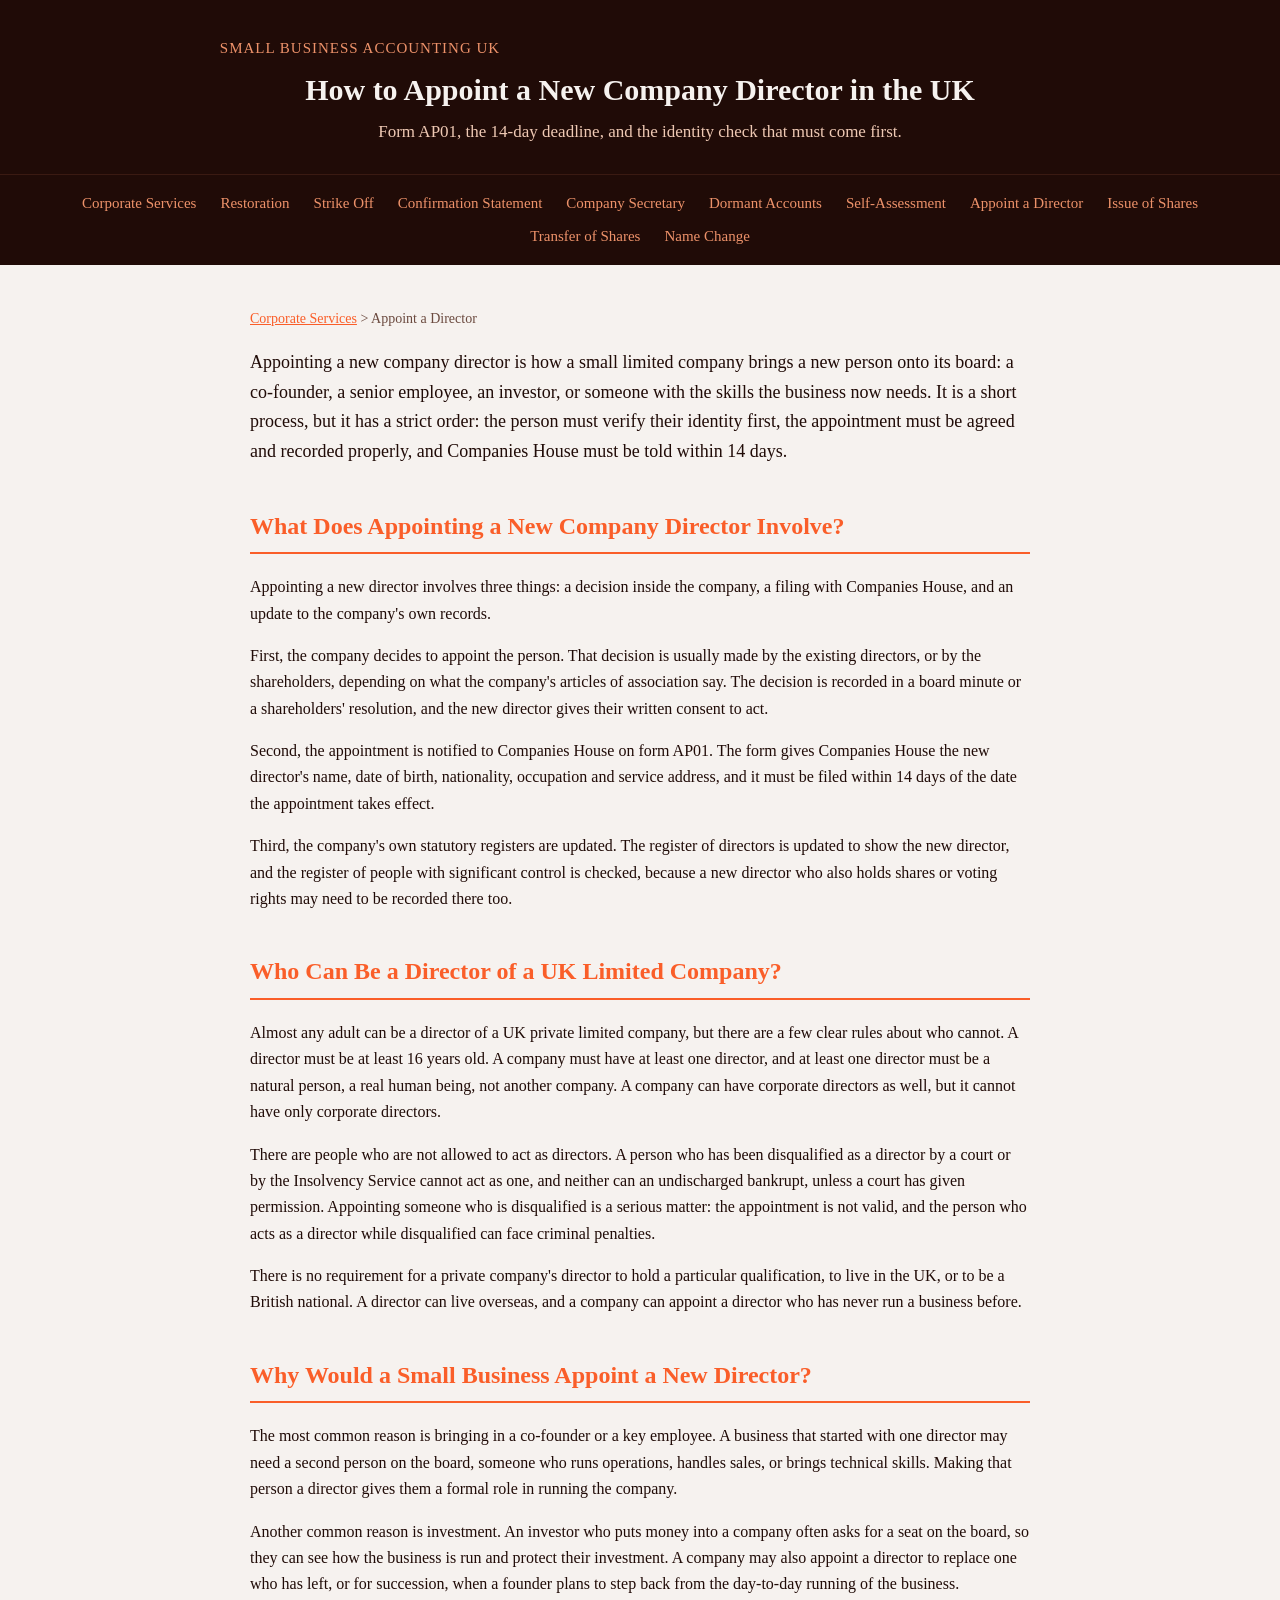
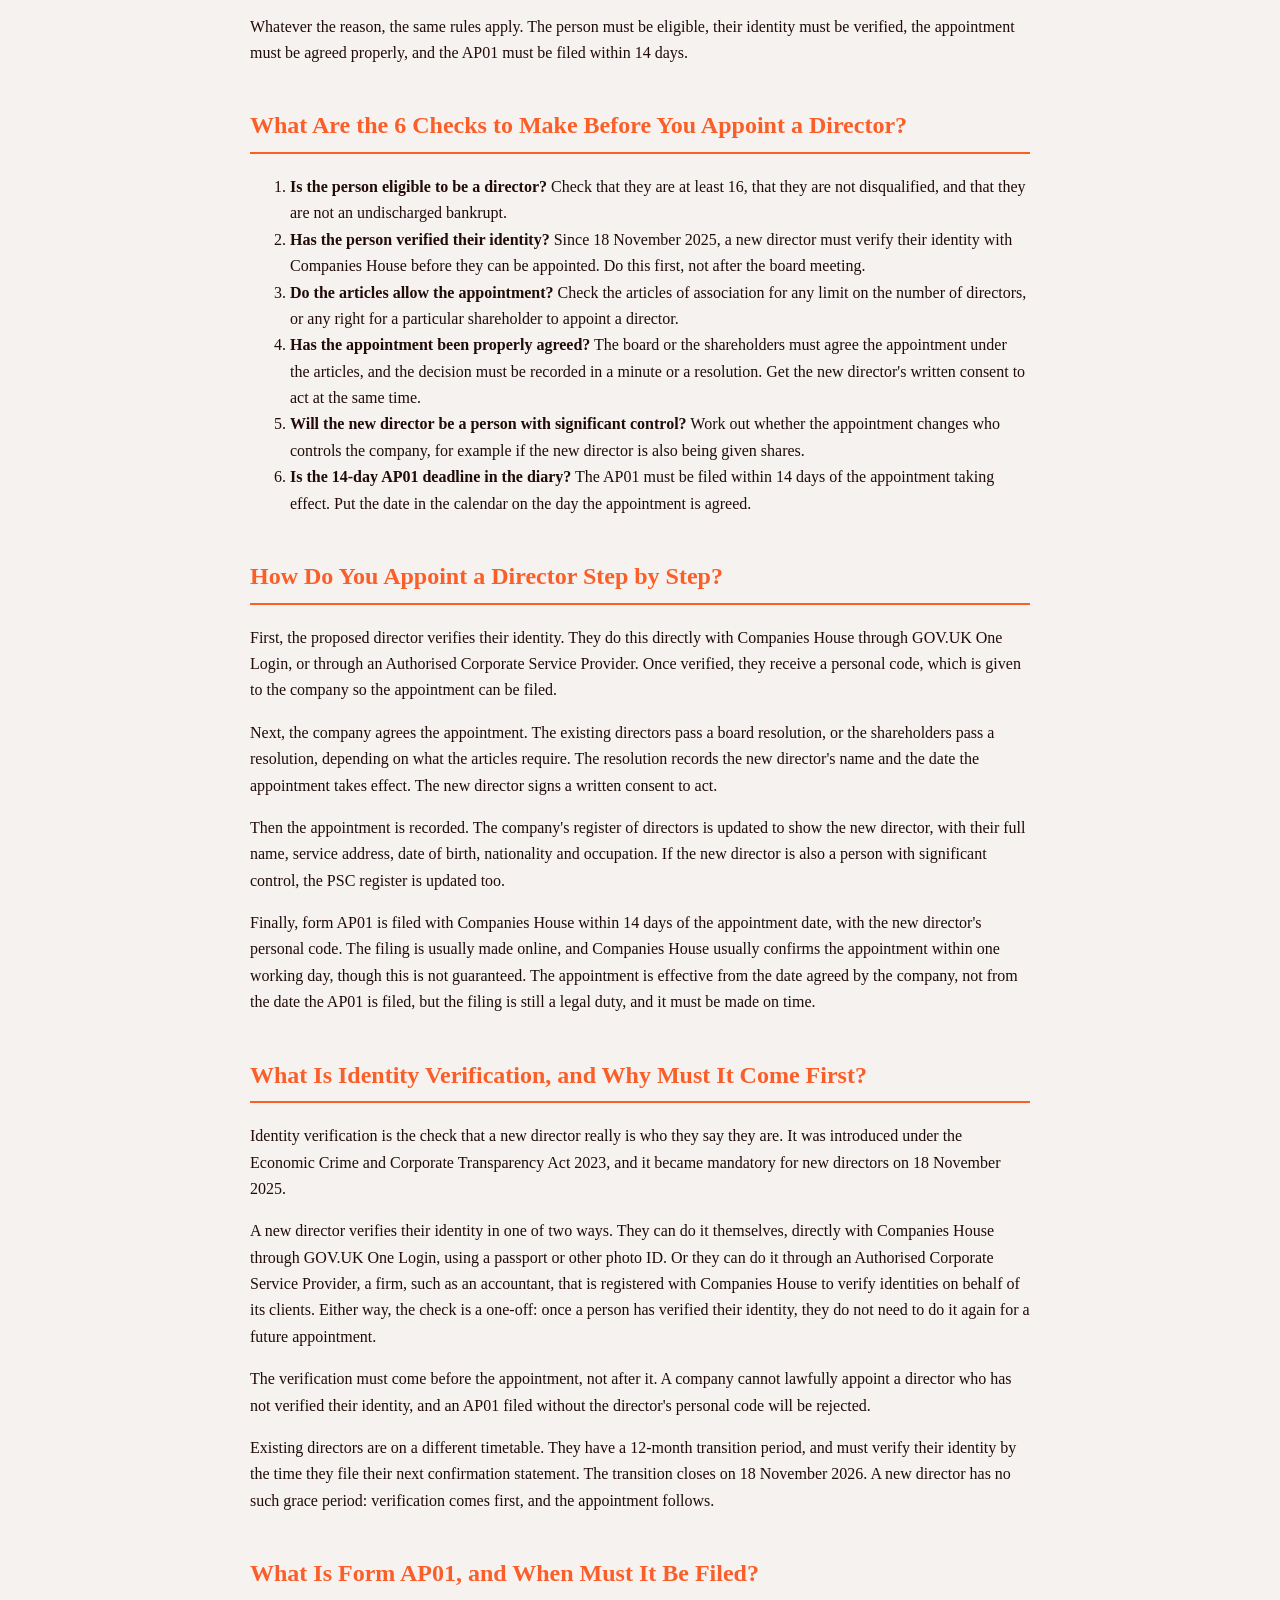
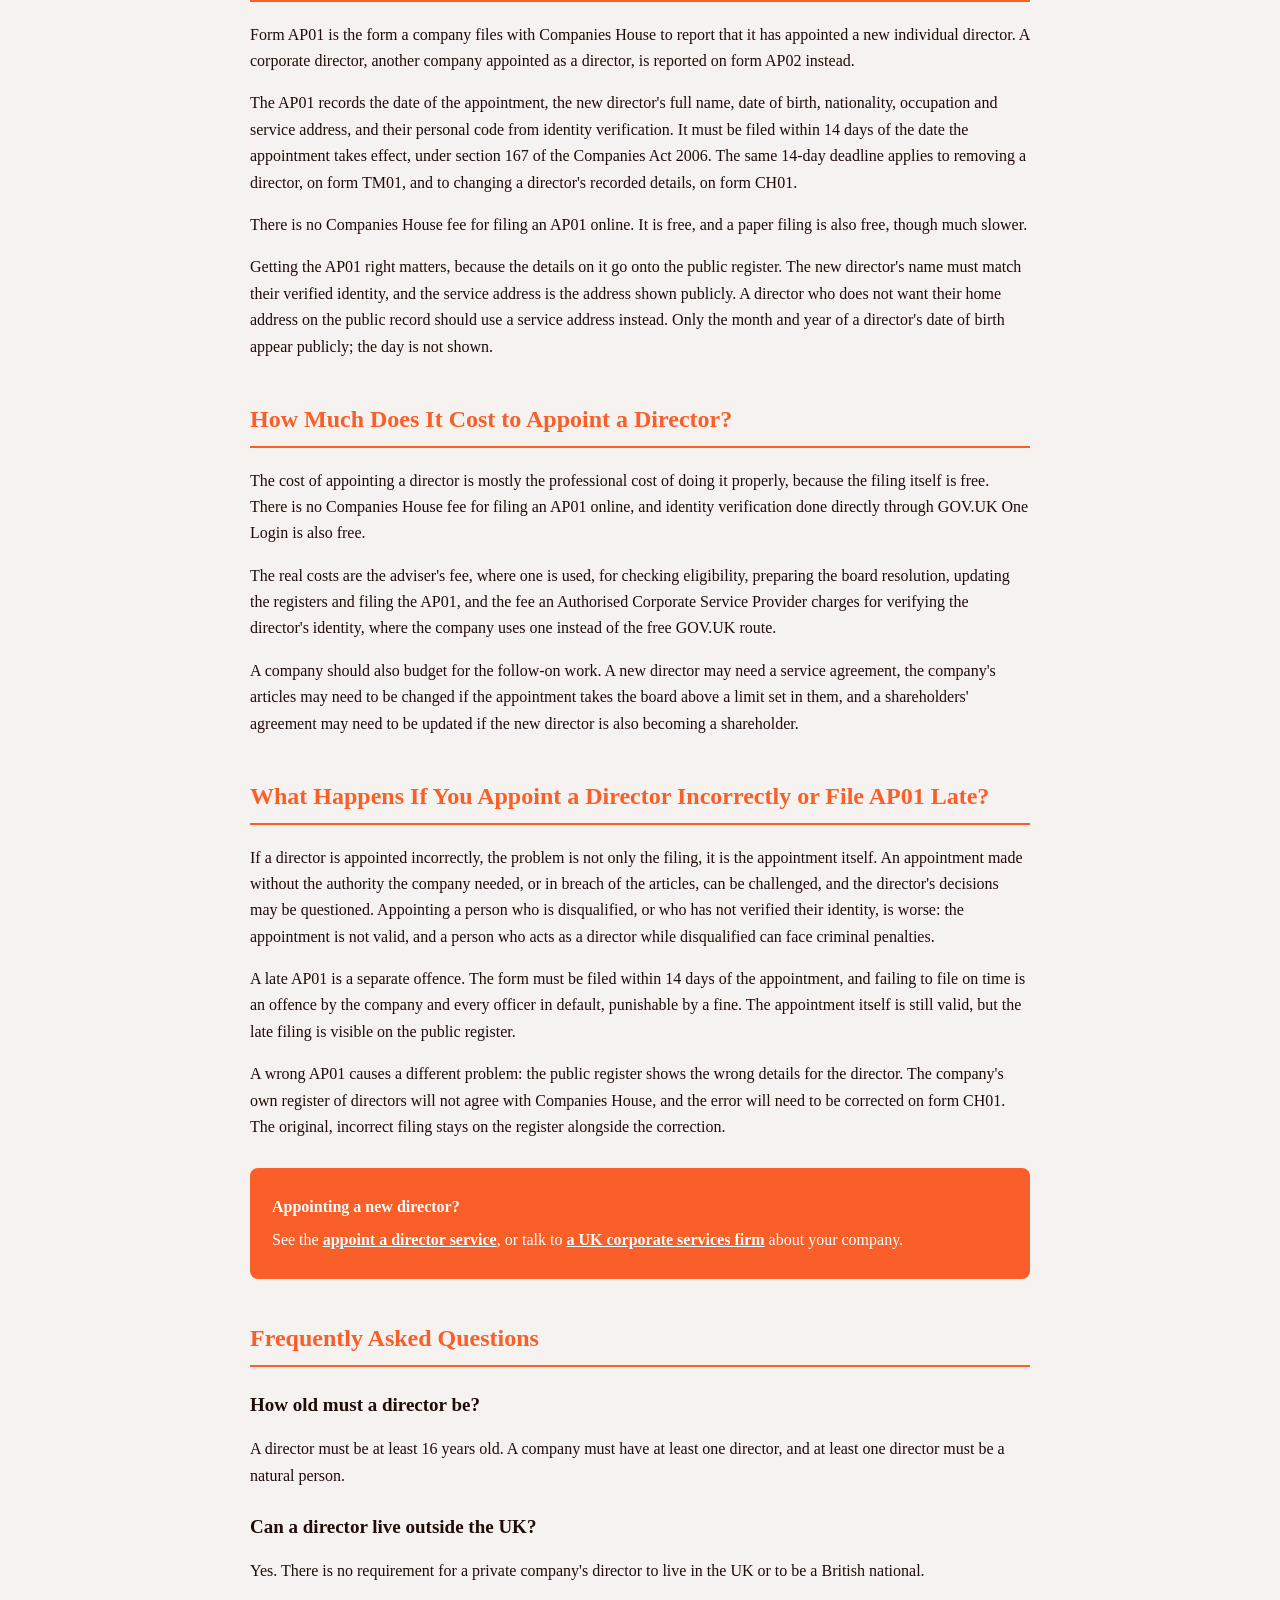
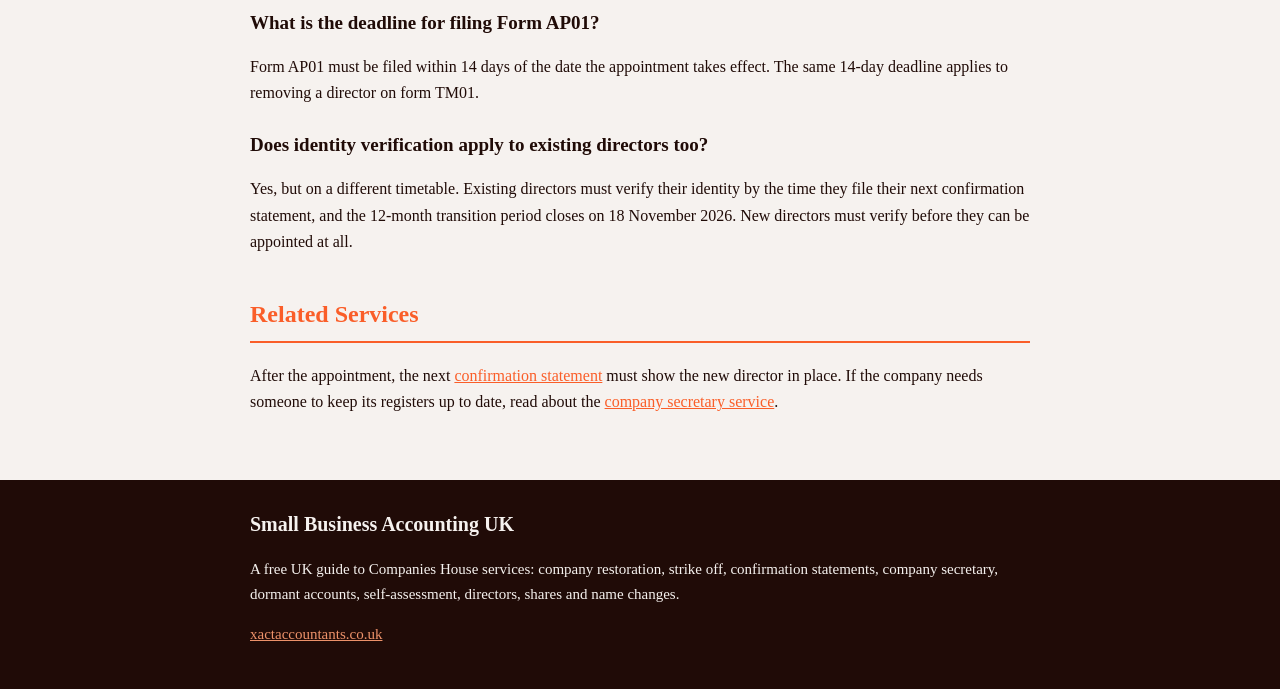
==== appoint-a-director.html @ 33a9af0a "Add files via upload" ====
<!DOCTYPE html>
<html lang="en-GB">
<head>
<meta charset="utf-8">
<meta name="viewport" content="width=device-width, initial-scale=1">
<title>How to Appoint a New Company Director in the UK (Form AP01) | Small Business Accounting UK</title>
<meta name="description" content="Appoint a new company director with Form AP01. The filing is free and must be made within 14 days. Identity verification must come first, since 18 November 2025.">
<link rel="stylesheet" href="style.css">
</head>
<body>
<header class="site">
<p class="brand">Small Business Accounting UK</p>
<h1>How to Appoint a New Company Director in the UK</h1>
<p>Form AP01, the 14-day deadline, and the identity check that must come first.</p>
</header>
<nav class="main">
<a href="index.html">Corporate Services</a>
<a href="restoration.html">Restoration</a>
<a href="strike-off.html">Strike Off</a>
<a href="confirmation-statement.html">Confirmation Statement</a>
<a href="company-secretary.html">Company Secretary</a>
<a href="dormant-accounts.html">Dormant Accounts</a>
<a href="self-assessment.html">Self-Assessment</a>
<a href="appoint-a-director.html">Appoint a Director</a>
<a href="issue-of-shares.html">Issue of Shares</a>
<a href="transfer-of-shares.html">Transfer of Shares</a>
<a href="company-name-change.html">Name Change</a>
</nav>
<main>
<p class="crumb"><a href="index.html">Corporate Services</a> &gt; Appoint a Director</p>

<p class="lede">Appointing a new company director is how a small limited company brings a new person onto its board: a co-founder, a senior employee, an investor, or someone with the skills the business now needs. It is a short process, but it has a strict order: the person must verify their identity first, the appointment must be agreed and recorded properly, and Companies House must be told within 14 days.</p>

<h2>What Does Appointing a New Company Director Involve?</h2>
<p>Appointing a new director involves three things: a decision inside the company, a filing with Companies House, and an update to the company's own records.</p>
<p>First, the company decides to appoint the person. That decision is usually made by the existing directors, or by the shareholders, depending on what the company's articles of association say. The decision is recorded in a board minute or a shareholders' resolution, and the new director gives their written consent to act.</p>
<p>Second, the appointment is notified to Companies House on form AP01. The form gives Companies House the new director's name, date of birth, nationality, occupation and service address, and it must be filed within 14 days of the date the appointment takes effect.</p>
<p>Third, the company's own statutory registers are updated. The register of directors is updated to show the new director, and the register of people with significant control is checked, because a new director who also holds shares or voting rights may need to be recorded there too.</p>

<h2>Who Can Be a Director of a UK Limited Company?</h2>
<p>Almost any adult can be a director of a UK private limited company, but there are a few clear rules about who cannot. A director must be at least 16 years old. A company must have at least one director, and at least one director must be a natural person, a real human being, not another company. A company can have corporate directors as well, but it cannot have only corporate directors.</p>
<p>There are people who are not allowed to act as directors. A person who has been disqualified as a director by a court or by the Insolvency Service cannot act as one, and neither can an undischarged bankrupt, unless a court has given permission. Appointing someone who is disqualified is a serious matter: the appointment is not valid, and the person who acts as a director while disqualified can face criminal penalties.</p>
<p>There is no requirement for a private company's director to hold a particular qualification, to live in the UK, or to be a British national. A director can live overseas, and a company can appoint a director who has never run a business before.</p>

<h2>Why Would a Small Business Appoint a New Director?</h2>
<p>The most common reason is bringing in a co-founder or a key employee. A business that started with one director may need a second person on the board, someone who runs operations, handles sales, or brings technical skills. Making that person a director gives them a formal role in running the company.</p>
<p>Another common reason is investment. An investor who puts money into a company often asks for a seat on the board, so they can see how the business is run and protect their investment. A company may also appoint a director to replace one who has left, or for succession, when a founder plans to step back from the day-to-day running of the business.</p>
<p>Whatever the reason, the same rules apply. The person must be eligible, their identity must be verified, the appointment must be agreed properly, and the AP01 must be filed within 14 days.</p>

<h2>What Are the 6 Checks to Make Before You Appoint a Director?</h2>
<ol>
<li><strong>Is the person eligible to be a director?</strong> Check that they are at least 16, that they are not disqualified, and that they are not an undischarged bankrupt.</li>
<li><strong>Has the person verified their identity?</strong> Since 18 November 2025, a new director must verify their identity with Companies House before they can be appointed. Do this first, not after the board meeting.</li>
<li><strong>Do the articles allow the appointment?</strong> Check the articles of association for any limit on the number of directors, or any right for a particular shareholder to appoint a director.</li>
<li><strong>Has the appointment been properly agreed?</strong> The board or the shareholders must agree the appointment under the articles, and the decision must be recorded in a minute or a resolution. Get the new director's written consent to act at the same time.</li>
<li><strong>Will the new director be a person with significant control?</strong> Work out whether the appointment changes who controls the company, for example if the new director is also being given shares.</li>
<li><strong>Is the 14-day AP01 deadline in the diary?</strong> The AP01 must be filed within 14 days of the appointment taking effect. Put the date in the calendar on the day the appointment is agreed.</li>
</ol>

<h2>How Do You Appoint a Director Step by Step?</h2>
<p>First, the proposed director verifies their identity. They do this directly with Companies House through GOV.UK One Login, or through an Authorised Corporate Service Provider. Once verified, they receive a personal code, which is given to the company so the appointment can be filed.</p>
<p>Next, the company agrees the appointment. The existing directors pass a board resolution, or the shareholders pass a resolution, depending on what the articles require. The resolution records the new director's name and the date the appointment takes effect. The new director signs a written consent to act.</p>
<p>Then the appointment is recorded. The company's register of directors is updated to show the new director, with their full name, service address, date of birth, nationality and occupation. If the new director is also a person with significant control, the PSC register is updated too.</p>
<p>Finally, form AP01 is filed with Companies House within 14 days of the appointment date, with the new director's personal code. The filing is usually made online, and Companies House usually confirms the appointment within one working day, though this is not guaranteed. The appointment is effective from the date agreed by the company, not from the date the AP01 is filed, but the filing is still a legal duty, and it must be made on time.</p>

<h2>What Is Identity Verification, and Why Must It Come First?</h2>
<p>Identity verification is the check that a new director really is who they say they are. It was introduced under the Economic Crime and Corporate Transparency Act 2023, and it became mandatory for new directors on 18 November 2025.</p>
<p>A new director verifies their identity in one of two ways. They can do it themselves, directly with Companies House through GOV.UK One Login, using a passport or other photo ID. Or they can do it through an Authorised Corporate Service Provider, a firm, such as an accountant, that is registered with Companies House to verify identities on behalf of its clients. Either way, the check is a one-off: once a person has verified their identity, they do not need to do it again for a future appointment.</p>
<p>The verification must come before the appointment, not after it. A company cannot lawfully appoint a director who has not verified their identity, and an AP01 filed without the director's personal code will be rejected.</p>
<p>Existing directors are on a different timetable. They have a 12-month transition period, and must verify their identity by the time they file their next confirmation statement. The transition closes on 18 November 2026. A new director has no such grace period: verification comes first, and the appointment follows.</p>

<h2>What Is Form AP01, and When Must It Be Filed?</h2>
<p>Form AP01 is the form a company files with Companies House to report that it has appointed a new individual director. A corporate director, another company appointed as a director, is reported on form AP02 instead.</p>
<p>The AP01 records the date of the appointment, the new director's full name, date of birth, nationality, occupation and service address, and their personal code from identity verification. It must be filed within 14 days of the date the appointment takes effect, under section 167 of the Companies Act 2006. The same 14-day deadline applies to removing a director, on form TM01, and to changing a director's recorded details, on form CH01.</p>
<p>There is no Companies House fee for filing an AP01 online. It is free, and a paper filing is also free, though much slower.</p>
<p>Getting the AP01 right matters, because the details on it go onto the public register. The new director's name must match their verified identity, and the service address is the address shown publicly. A director who does not want their home address on the public record should use a service address instead. Only the month and year of a director's date of birth appear publicly; the day is not shown.</p>

<h2>How Much Does It Cost to Appoint a Director?</h2>
<p>The cost of appointing a director is mostly the professional cost of doing it properly, because the filing itself is free. There is no Companies House fee for filing an AP01 online, and identity verification done directly through GOV.UK One Login is also free.</p>
<p>The real costs are the adviser's fee, where one is used, for checking eligibility, preparing the board resolution, updating the registers and filing the AP01, and the fee an Authorised Corporate Service Provider charges for verifying the director's identity, where the company uses one instead of the free GOV.UK route.</p>
<p>A company should also budget for the follow-on work. A new director may need a service agreement, the company's articles may need to be changed if the appointment takes the board above a limit set in them, and a shareholders' agreement may need to be updated if the new director is also becoming a shareholder.</p>

<h2>What Happens If You Appoint a Director Incorrectly or File AP01 Late?</h2>
<p>If a director is appointed incorrectly, the problem is not only the filing, it is the appointment itself. An appointment made without the authority the company needed, or in breach of the articles, can be challenged, and the director's decisions may be questioned. Appointing a person who is disqualified, or who has not verified their identity, is worse: the appointment is not valid, and a person who acts as a director while disqualified can face criminal penalties.</p>
<p>A late AP01 is a separate offence. The form must be filed within 14 days of the appointment, and failing to file on time is an offence by the company and every officer in default, punishable by a fine. The appointment itself is still valid, but the late filing is visible on the public register.</p>
<p>A wrong AP01 causes a different problem: the public register shows the wrong details for the director. The company's own register of directors will not agree with Companies House, and the error will need to be corrected on form CH01. The original, incorrect filing stays on the register alongside the correction.</p>

<div class="cta">
<p><strong>Appointing a new director?</strong></p>
<p>See the <a href="https://xactaccountants.co.uk/appoint-a-director/">appoint a director service</a>, or talk to <a href="https://xactaccountants.co.uk/">a UK corporate services firm</a> about your company.</p>
</div>

<h2>Frequently Asked Questions</h2>
<div class="faq">
<h3>How old must a director be?</h3>
<p>A director must be at least 16 years old. A company must have at least one director, and at least one director must be a natural person.</p>
<h3>Can a director live outside the UK?</h3>
<p>Yes. There is no requirement for a private company's director to live in the UK or to be a British national.</p>
<h3>What is the deadline for filing Form AP01?</h3>
<p>Form AP01 must be filed within 14 days of the date the appointment takes effect. The same 14-day deadline applies to removing a director on form TM01.</p>
<h3>Does identity verification apply to existing directors too?</h3>
<p>Yes, but on a different timetable. Existing directors must verify their identity by the time they file their next confirmation statement, and the 12-month transition period closes on 18 November 2026. New directors must verify before they can be appointed at all.</p>
</div>

<h2>Related Services</h2>
<p>After the appointment, the next <a href="confirmation-statement.html">confirmation statement</a> must show the new director in place. If the company needs someone to keep its registers up to date, read about the <a href="company-secretary.html">company secretary service</a>.</p>

</main>
<footer class="site">
<div class="inner">
<h2>Small Business Accounting UK</h2>
<p>A free UK guide to Companies House services: company restoration, strike off, confirmation statements, company secretary, dormant accounts, self-assessment, directors, shares and name changes.</p>
<p><a href="https://xactaccountants.co.uk/">xactaccountants.co.uk</a></p>
</div>
</footer>
</body>
</html>
---- style.css ----
body { font-family: Georgia, 'Times New Roman', serif; margin: 0; background: #F6F2EF; color: #200B07; line-height: 1.65; }
a { color: #FA5E29; }
header.site { background: #200B07; color: #F6F2EF; padding: 36px 20px 28px; text-align: center; }
header.site .brand { font-size: 15px; letter-spacing: 1px; text-transform: uppercase; color: #ED926A; margin: 0 0 10px; }
header.site h1 { font-size: 30px; margin: 0 0 10px; line-height: 1.25; }
header.site p { color: #EFC9B4; font-size: 17px; max-width: 680px; margin: 0 auto; }
nav.main { background: #200B07; border-top: 1px solid #3a1a12; padding: 12px 16px; text-align: center; }
nav.main a { color: #ED926A; text-decoration: none; margin: 4px 10px; font-size: 15px; display: inline-block; }
nav.main a:hover { color: #fff; text-decoration: underline; }
main { max-width: 780px; margin: 0 auto; padding: 28px 20px 48px; }
h2 { color: #FA5E29; border-bottom: 2px solid #FA5E29; padding-bottom: 6px; margin-top: 40px; font-size: 24px; }
h3 { margin-bottom: 4px; font-size: 19px; }
.lede { font-size: 18px; }
.card { background: #fff; border: 1px solid #EFC9B4; border-radius: 8px; padding: 18px 20px; margin: 14px 0; }
.card h3 { margin-top: 0; }
.cta { background: #FA5E29; color: #fff; border-radius: 8px; padding: 20px 22px; margin: 28px 0; }
.cta a { color: #fff; font-weight: bold; }
.cta p { margin: 6px 0; }
.faq h3 { margin-top: 22px; }
table { width: 100%; border-collapse: collapse; margin: 16px 0; background: #fff; }
th, td { border: 1px solid #EFC9B4; padding: 10px 12px; text-align: left; vertical-align: top; }
th { background: #200B07; color: #F6F2EF; }
footer.site { background: #200B07; color: #F6F2EF; padding: 28px 20px; font-size: 15px; }
footer.site .inner { max-width: 780px; margin: 0 auto; }
footer.site a { color: #ED926A; }
footer.site h2 { color: #F6F2EF; border: none; margin-top: 0; font-size: 20px; padding-bottom: 0; }
.grid { display: grid; grid-template-columns: 1fr 1fr; gap: 16px; margin: 20px 0; }
.crumb { font-size: 14px; color: #6b4a3f; margin-bottom: 8px; }
.crumb a { color: #FA5E29; }
@media (max-width: 640px) {
  .grid { grid-template-columns: 1fr; }
  header.site h1 { font-size: 25px; }
}
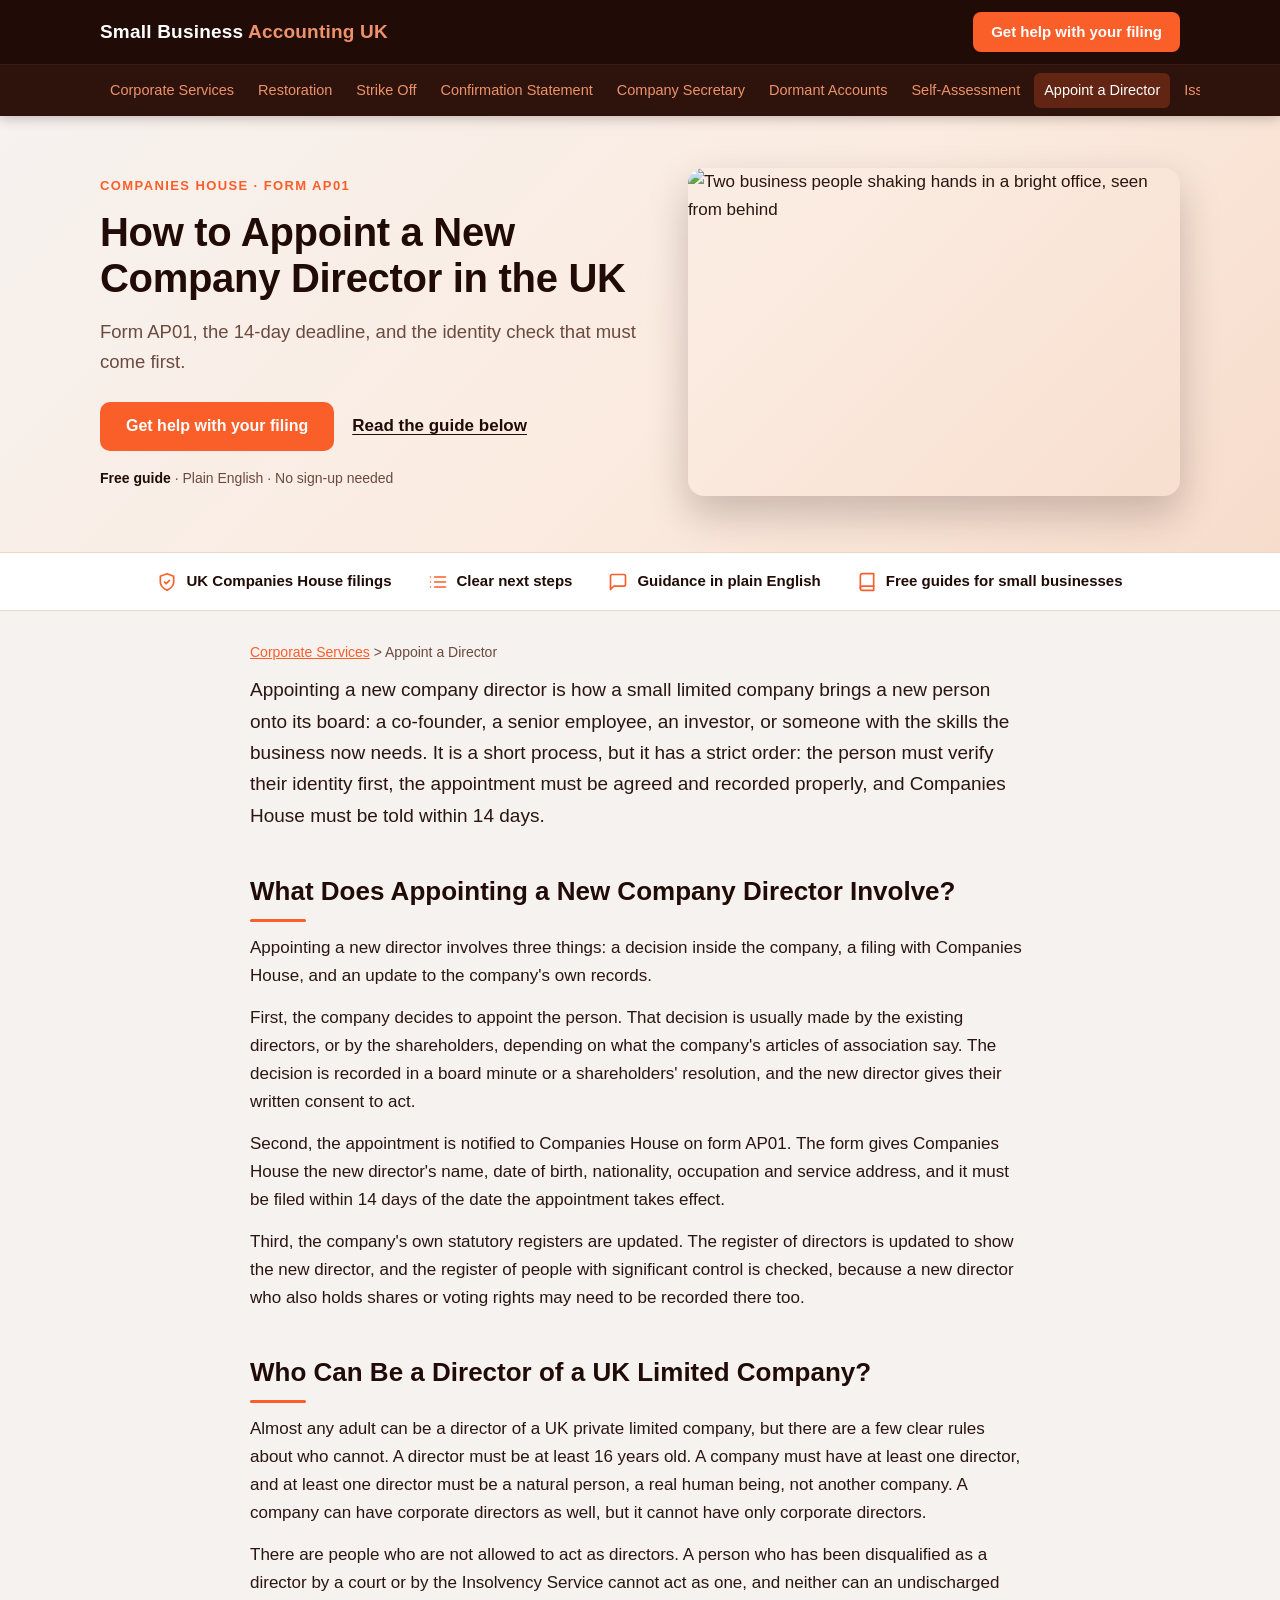
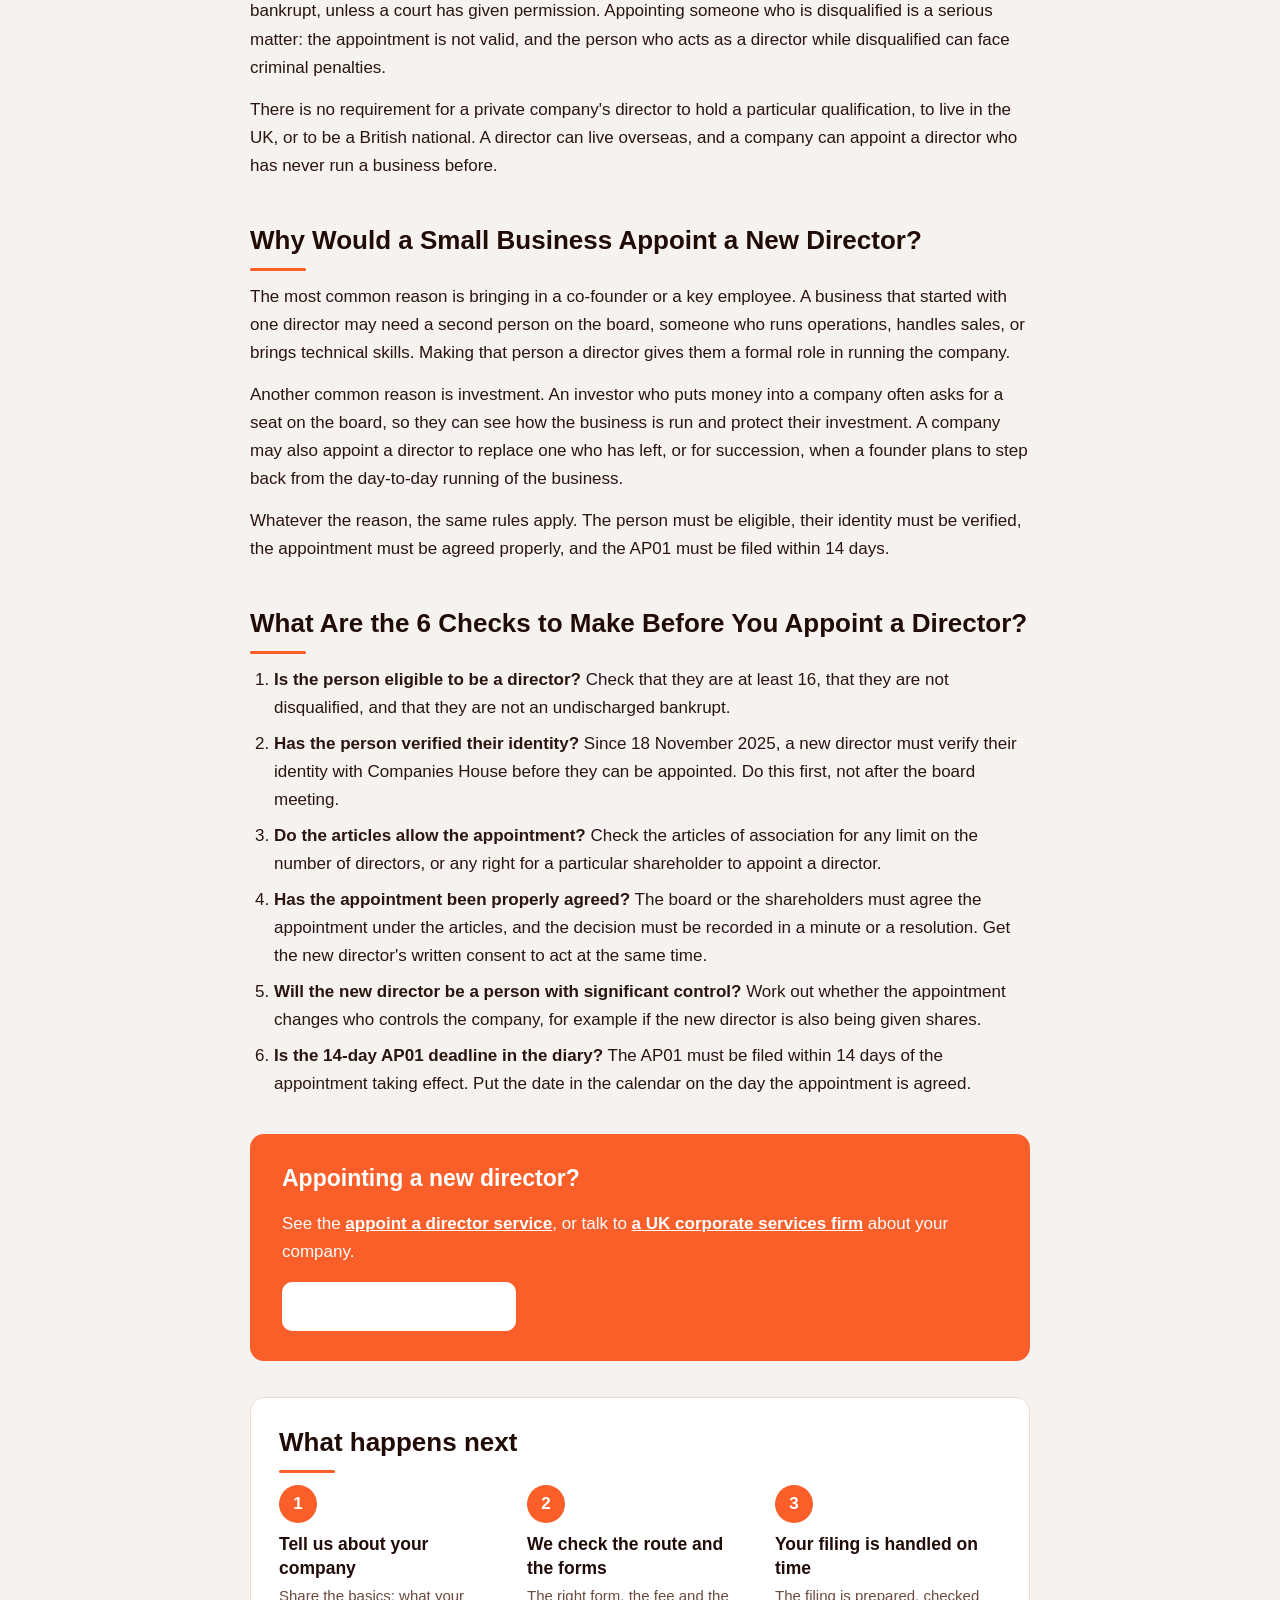
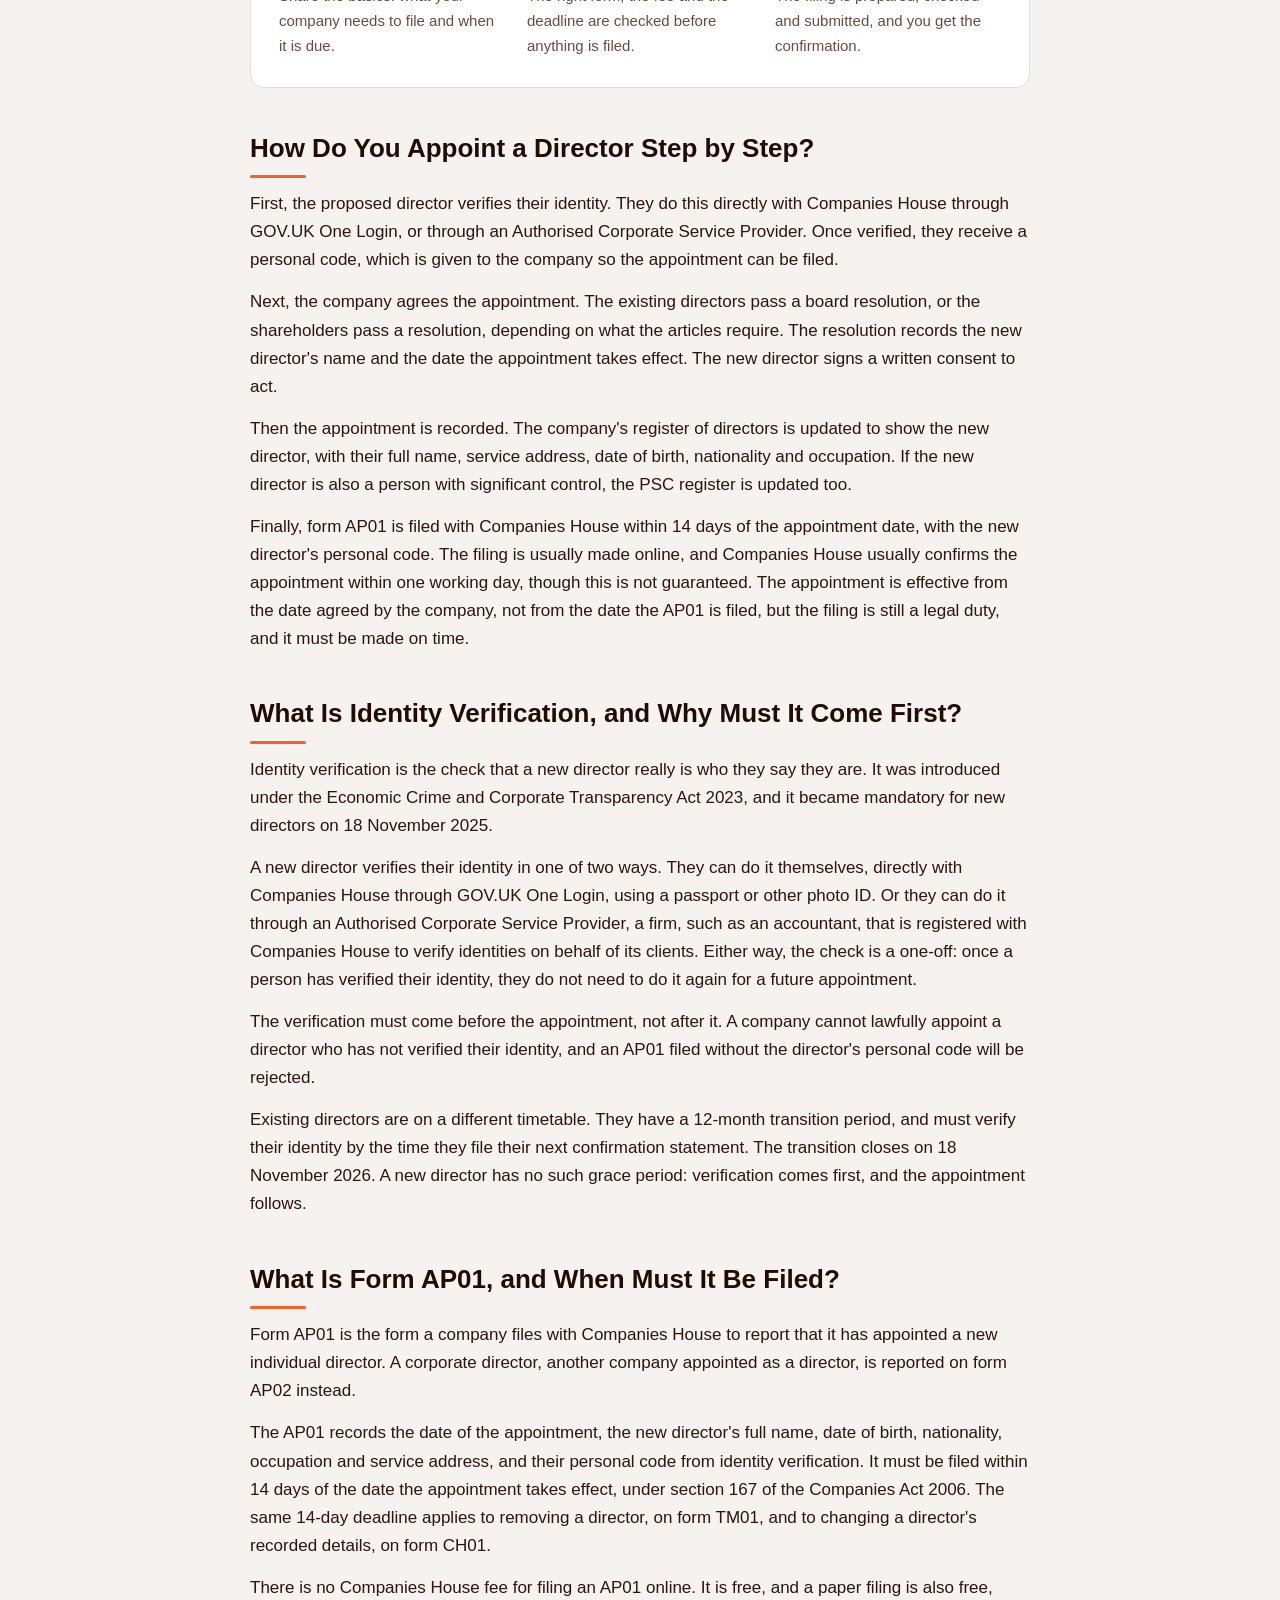
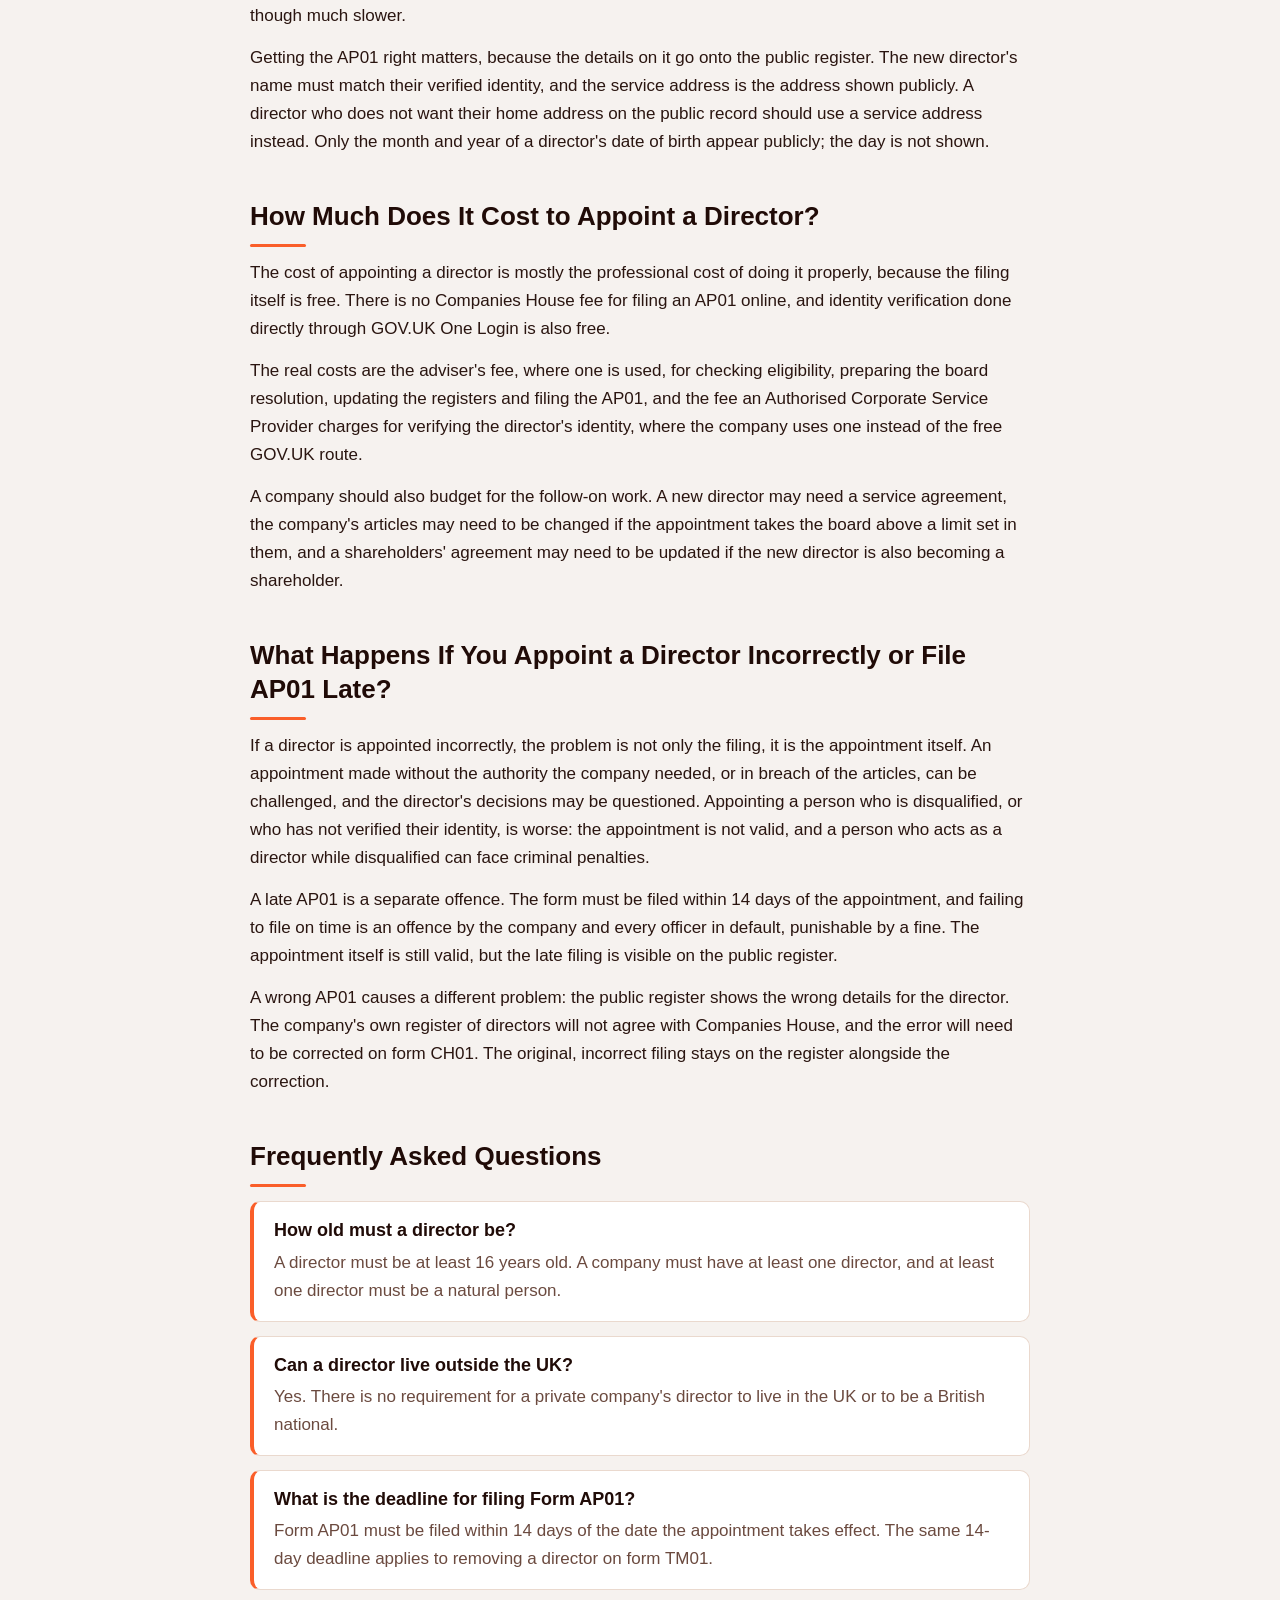
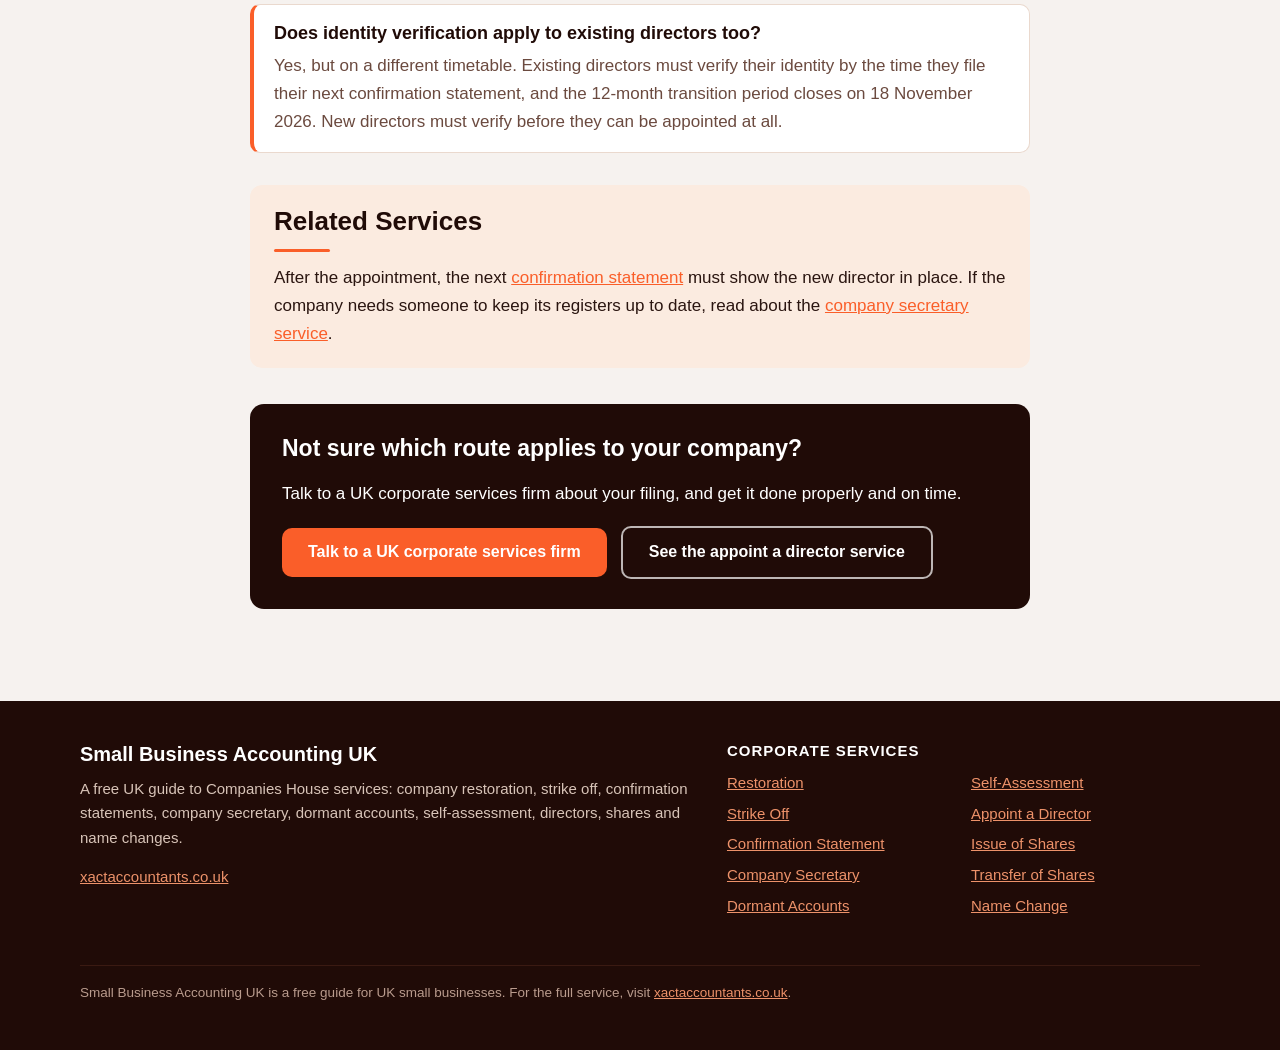
==== commit 6a059b59: "Redesign site: updated homepage, service pages and stylesheet" ====
--- a/appoint-a-director.html
+++ b/appoint-a-director.html
@@ -8,12 +8,12 @@
 <link rel="stylesheet" href="style.css">
 </head>
 <body>
-<header class="site">
-<p class="brand">Small Business Accounting UK</p>
-<h1>How to Appoint a New Company Director in the UK</h1>
-<p>Form AP01, the 14-day deadline, and the identity check that must come first.</p>
-</header>
-<nav class="main">
+<header class="topbar">
+<div class="topbar-inner">
+<a class="brand" href="index.html">Small Business <span>Accounting UK</span></a>
+<a class="btn btn-sm" href="https://xactaccountants.co.uk/appoint-a-director/">Get help with your filing</a>
+</div>
+<nav class="main"><div class="wrap">
 <a href="index.html">Corporate Services</a>
 <a href="restoration.html">Restoration</a>
 <a href="strike-off.html">Strike Off</a>
@@ -21,15 +21,39 @@
 <a href="company-secretary.html">Company Secretary</a>
 <a href="dormant-accounts.html">Dormant Accounts</a>
 <a href="self-assessment.html">Self-Assessment</a>
-<a href="appoint-a-director.html">Appoint a Director</a>
+<a href="appoint-a-director.html" class="active">Appoint a Director</a>
 <a href="issue-of-shares.html">Issue of Shares</a>
 <a href="transfer-of-shares.html">Transfer of Shares</a>
 <a href="company-name-change.html">Name Change</a>
-</nav>
-<main>
+</div></nav>
+</header>
+<section class="hero"><div class="hero-inner">
+<div class="hero-copy">
+<p class="eyebrow">Companies House · Form AP01</p>
+<h1>How to Appoint a New Company Director in the UK</h1>
+<p class="hero-sub">Form AP01, the 14-day deadline, and the identity check that must come first.</p>
+<div class="hero-cta">
+<a class="btn" href="https://xactaccountants.co.uk/appoint-a-director/">Get help with your filing</a>
+<a class="hero-link" href="#guide">Read the guide below</a>
+</div>
+<p class="trust-line"><strong>Free guide</strong> · Plain English · No sign-up needed</p>
+</div>
+<div class="hero-media"><img src="images/hero-appoint-a-director.jpg" alt="Two business people shaking hands in a bright office, seen from behind" width="1920" height="1280"></div>
+</div></section>
+<section class="trustbar"><div class="trustbar-inner">
+<div class="trust-item"><svg viewBox="0 0 24 24" fill="none" stroke="currentColor" stroke-width="2" stroke-linecap="round" stroke-linejoin="round"><path d="M12 22s8-4 8-10V5l-8-3-8 3v7c0 6 8 10 8 10z"></path><polyline points="9 12 11 14 15 10"></polyline></svg> UK Companies House filings</div>
+<div class="trust-item"><svg viewBox="0 0 24 24" fill="none" stroke="currentColor" stroke-width="2" stroke-linecap="round" stroke-linejoin="round"><line x1="8" y1="6" x2="21" y2="6"></line><line x1="8" y1="12" x2="21" y2="12"></line><line x1="8" y1="18" x2="21" y2="18"></line><line x1="3" y1="6" x2="3.01" y2="6"></line><line x1="3" y1="12" x2="3.01" y2="12"></line><line x1="3" y1="18" x2="3.01" y2="18"></line></svg> Clear next steps</div>
+<div class="trust-item"><svg viewBox="0 0 24 24" fill="none" stroke="currentColor" stroke-width="2" stroke-linecap="round" stroke-linejoin="round"><path d="M21 15a2 2 0 0 1-2 2H7l-4 4V5a2 2 0 0 1 2-2h14a2 2 0 0 1 2 2z"></path></svg> Guidance in plain English</div>
+<div class="trust-item"><svg viewBox="0 0 24 24" fill="none" stroke="currentColor" stroke-width="2" stroke-linecap="round" stroke-linejoin="round"><path d="M4 19.5A2.5 2.5 0 0 1 6.5 17H20"></path><path d="M6.5 2H20v20H6.5A2.5 2.5 0 0 1 4 19.5v-15A2.5 2.5 0 0 1 6.5 2z"></path></svg> Free guides for small businesses</div>
+</div></section>
+<main id="guide">
 <p class="crumb"><a href="index.html">Corporate Services</a> &gt; Appoint a Director</p>
 
 <p class="lede">Appointing a new company director is how a small limited company brings a new person onto its board: a co-founder, a senior employee, an investor, or someone with the skills the business now needs. It is a short process, but it has a strict order: the person must verify their identity first, the appointment must be agreed and recorded properly, and Companies House must be told within 14 days.</p>
+
+
+
+
 
 <h2>What Does Appointing a New Company Director Involve?</h2>
 <p>Appointing a new director involves three things: a decision inside the company, a filing with Companies House, and an update to the company's own records.</p>
@@ -56,6 +80,21 @@
 <li><strong>Will the new director be a person with significant control?</strong> Work out whether the appointment changes who controls the company, for example if the new director is also being given shares.</li>
 <li><strong>Is the 14-day AP01 deadline in the diary?</strong> The AP01 must be filed within 14 days of the appointment taking effect. Put the date in the calendar on the day the appointment is agreed.</li>
 </ol>
+
+<aside class="cta cta-mid">
+<p class="cta-title">Appointing a new director?</p>
+<p>See the <a href="https://xactaccountants.co.uk/appoint-a-director/">appoint a director service</a>, or talk to <a href="https://xactaccountants.co.uk/">a UK corporate services firm</a> about your company.</p>
+<a class="btn btn-light" href="https://xactaccountants.co.uk/appoint-a-director/">Get help with your filing</a>
+</aside>
+
+<section class="steps">
+<h2>What happens next</h2>
+<ol class="steps-list">
+<li><span class="step-num">1</span><h3>Tell us about your company</h3><p>Share the basics: what your company needs to file and when it is due.</p></li>
+<li><span class="step-num">2</span><h3>We check the route and the forms</h3><p>The right form, the fee and the deadline are checked before anything is filed.</p></li>
+<li><span class="step-num">3</span><h3>Your filing is handled on time</h3><p>The filing is prepared, checked and submitted, and you get the confirmation.</p></li>
+</ol>
+</section>
 
 <h2>How Do You Appoint a Director Step by Step?</h2>
 <p>First, the proposed director verifies their identity. They do this directly with Companies House through GOV.UK One Login, or through an Authorised Corporate Service Provider. Once verified, they receive a personal code, which is given to the company so the appointment can be filed.</p>
@@ -85,33 +124,63 @@
 <p>A late AP01 is a separate offence. The form must be filed within 14 days of the appointment, and failing to file on time is an offence by the company and every officer in default, punishable by a fine. The appointment itself is still valid, but the late filing is visible on the public register.</p>
 <p>A wrong AP01 causes a different problem: the public register shows the wrong details for the director. The company's own register of directors will not agree with Companies House, and the error will need to be corrected on form CH01. The original, incorrect filing stays on the register alongside the correction.</p>
 
-<div class="cta">
-<p><strong>Appointing a new director?</strong></p>
-<p>See the <a href="https://xactaccountants.co.uk/appoint-a-director/">appoint a director service</a>, or talk to <a href="https://xactaccountants.co.uk/">a UK corporate services firm</a> about your company.</p>
-</div>
 
 <h2>Frequently Asked Questions</h2>
 <div class="faq">
+<div class="faq-item">
 <h3>How old must a director be?</h3>
 <p>A director must be at least 16 years old. A company must have at least one director, and at least one director must be a natural person.</p>
+</div>
+<div class="faq-item">
 <h3>Can a director live outside the UK?</h3>
 <p>Yes. There is no requirement for a private company's director to live in the UK or to be a British national.</p>
+</div>
+<div class="faq-item">
 <h3>What is the deadline for filing Form AP01?</h3>
 <p>Form AP01 must be filed within 14 days of the date the appointment takes effect. The same 14-day deadline applies to removing a director on form TM01.</p>
+</div>
+<div class="faq-item">
 <h3>Does identity verification apply to existing directors too?</h3>
 <p>Yes, but on a different timetable. Existing directors must verify their identity by the time they file their next confirmation statement, and the 12-month transition period closes on 18 November 2026. New directors must verify before they can be appointed at all.</p>
 </div>
-
+</div><div class="related">
 <h2>Related Services</h2>
 <p>After the appointment, the next <a href="confirmation-statement.html">confirmation statement</a> must show the new director in place. If the company needs someone to keep its registers up to date, read about the <a href="company-secretary.html">company secretary service</a>.</p>
+</div>
 
+
+
+<aside class="cta cta-bottom">
+<p class="cta-title">Not sure which route applies to your company?</p>
+<p>Talk to a UK corporate services firm about your filing, and get it done properly and on time.</p>
+<div class="cta-actions">
+<a class="btn" href="https://xactaccountants.co.uk/">Talk to a UK corporate services firm</a>
+<a class="btn btn-outline-light" href="https://xactaccountants.co.uk/appoint-a-director/">See the appoint a director service</a>
+</div>
+</aside>
 </main>
-<footer class="site">
-<div class="inner">
+<footer class="site"><div class="inner">
+<div>
 <h2>Small Business Accounting UK</h2>
 <p>A free UK guide to Companies House services: company restoration, strike off, confirmation statements, company secretary, dormant accounts, self-assessment, directors, shares and name changes.</p>
 <p><a href="https://xactaccountants.co.uk/">xactaccountants.co.uk</a></p>
 </div>
-</footer>
+<div>
+<h3>Corporate services</h3>
+<ul>
+<li><a href="restoration.html">Restoration</a></li>
+<li><a href="strike-off.html">Strike Off</a></li>
+<li><a href="confirmation-statement.html">Confirmation Statement</a></li>
+<li><a href="company-secretary.html">Company Secretary</a></li>
+<li><a href="dormant-accounts.html">Dormant Accounts</a></li>
+<li><a href="self-assessment.html">Self-Assessment</a></li>
+<li><a href="appoint-a-director.html">Appoint a Director</a></li>
+<li><a href="issue-of-shares.html">Issue of Shares</a></li>
+<li><a href="transfer-of-shares.html">Transfer of Shares</a></li>
+<li><a href="company-name-change.html">Name Change</a></li>
+</ul>
+</div>
+<p class="foot-note">Small Business Accounting UK is a free guide for UK small businesses. For the full service, visit <a href="https://xactaccountants.co.uk/">xactaccountants.co.uk</a>.</p>
+</div></footer>
 </body>
 </html>
--- a/style.css
+++ b/style.css
@@ -1,33 +1,155 @@
-body { font-family: Georgia, 'Times New Roman', serif; margin: 0; background: #F6F2EF; color: #200B07; line-height: 1.65; }
-a { color: #FA5E29; }
-header.site { background: #200B07; color: #F6F2EF; padding: 36px 20px 28px; text-align: center; }
-header.site .brand { font-size: 15px; letter-spacing: 1px; text-transform: uppercase; color: #ED926A; margin: 0 0 10px; }
-header.site h1 { font-size: 30px; margin: 0 0 10px; line-height: 1.25; }
-header.site p { color: #EFC9B4; font-size: 17px; max-width: 680px; margin: 0 auto; }
-nav.main { background: #200B07; border-top: 1px solid #3a1a12; padding: 12px 16px; text-align: center; }
-nav.main a { color: #ED926A; text-decoration: none; margin: 4px 10px; font-size: 15px; display: inline-block; }
-nav.main a:hover { color: #fff; text-decoration: underline; }
-main { max-width: 780px; margin: 0 auto; padding: 28px 20px 48px; }
-h2 { color: #FA5E29; border-bottom: 2px solid #FA5E29; padding-bottom: 6px; margin-top: 40px; font-size: 24px; }
-h3 { margin-bottom: 4px; font-size: 19px; }
-.lede { font-size: 18px; }
-.card { background: #fff; border: 1px solid #EFC9B4; border-radius: 8px; padding: 18px 20px; margin: 14px 0; }
-.card h3 { margin-top: 0; }
-.cta { background: #FA5E29; color: #fff; border-radius: 8px; padding: 20px 22px; margin: 28px 0; }
-.cta a { color: #fff; font-weight: bold; }
-.cta p { margin: 6px 0; }
-.faq h3 { margin-top: 22px; }
-table { width: 100%; border-collapse: collapse; margin: 16px 0; background: #fff; }
-th, td { border: 1px solid #EFC9B4; padding: 10px 12px; text-align: left; vertical-align: top; }
-th { background: #200B07; color: #F6F2EF; }
-footer.site { background: #200B07; color: #F6F2EF; padding: 28px 20px; font-size: 15px; }
-footer.site .inner { max-width: 780px; margin: 0 auto; }
-footer.site a { color: #ED926A; }
-footer.site h2 { color: #F6F2EF; border: none; margin-top: 0; font-size: 20px; padding-bottom: 0; }
-.grid { display: grid; grid-template-columns: 1fr 1fr; gap: 16px; margin: 20px 0; }
-.crumb { font-size: 14px; color: #6b4a3f; margin-bottom: 8px; }
-.crumb a { color: #FA5E29; }
+:root {
+  --orange: #FA5E29;
+  --orange-dark: #E04E1C;
+  --dark: #200B07;
+  --cream: #F6F2EF;
+  --peach: #EFC9B4;
+  --peach-light: #FBEBE0;
+  --accent: #ED926A;
+  --ink: #2A1510;
+  --muted: #6B4A3F;
+  --white: #FFFFFF;
+  --line: #EAD9CE;
+}
+* { box-sizing: border-box; }
+body { font-family: -apple-system, BlinkMacSystemFont, "Segoe UI", Roboto, "Helvetica Neue", Arial, sans-serif; margin: 0; background: var(--cream); color: var(--ink); line-height: 1.65; font-size: 17px; }
+a { color: var(--orange); }
+img { max-width: 100%; height: auto; }
+.wrap { max-width: 1120px; margin: 0 auto; padding: 0 20px; }
+
+/* Sticky header */
+.topbar { position: sticky; top: 0; z-index: 100; background: var(--dark); box-shadow: 0 2px 12px rgba(32, 11, 7, 0.25); }
+.topbar-inner { max-width: 1120px; margin: 0 auto; padding: 12px 20px; display: flex; align-items: center; justify-content: space-between; gap: 16px; }
+.brand { color: var(--white); font-weight: 800; font-size: 19px; text-decoration: none; letter-spacing: 0.2px; }
+.brand span { color: var(--accent); }
+nav.main { background: #2E130C; border-top: 1px solid #3A1A12; }
+nav.main .wrap { display: flex; gap: 4px; overflow-x: auto; white-space: nowrap; padding-top: 8px; padding-bottom: 8px; scrollbar-width: none; }
+nav.main a { color: var(--accent); text-decoration: none; font-size: 14.5px; padding: 6px 10px; border-radius: 6px; }
+nav.main a:hover, nav.main a.active { color: var(--white); background: rgba(250, 94, 41, 0.25); text-decoration: none; }
+
+/* Buttons */
+.btn { display: inline-block; background: var(--orange); color: var(--white); font-weight: 700; font-size: 16px; padding: 14px 26px; border-radius: 10px; text-decoration: none; border: none; cursor: pointer; line-height: 1.3; }
+.btn:hover { background: var(--orange-dark); color: var(--white); text-decoration: none; }
+.btn-sm { padding: 10px 18px; font-size: 15px; border-radius: 8px; }
+.btn-light { background: var(--white); color: var(--orange); }
+.btn-light:hover { background: var(--peach-light); color: var(--orange-dark); }
+.btn-outline-light { background: transparent; color: var(--white); border: 2px solid rgba(255, 255, 255, 0.7); }
+.btn-outline-light:hover { border-color: var(--white); background: rgba(255, 255, 255, 0.1); }
+.btn-outline { background: transparent; color: var(--orange); border: 2px solid var(--orange); }
+.btn-outline:hover { background: var(--orange); color: var(--white); }
+
+/* Hero */
+.hero { background: linear-gradient(135deg, var(--cream) 0%, var(--peach-light) 55%, #F7DCCB 100%); border-bottom: 1px solid var(--line); }
+.hero-inner { max-width: 1120px; margin: 0 auto; padding: 52px 20px 56px; display: grid; grid-template-columns: 1.05fr 0.95fr; gap: 44px; align-items: center; }
+.eyebrow { color: var(--orange); font-weight: 800; font-size: 13px; letter-spacing: 1.4px; text-transform: uppercase; margin: 0 0 12px; }
+.hero h1 { font-size: 40px; line-height: 1.15; color: var(--dark); margin: 0 0 16px; letter-spacing: -0.3px; }
+.hero-sub { font-size: 18.5px; color: var(--muted); margin: 0 0 24px; max-width: 560px; }
+.hero-cta { display: flex; align-items: center; gap: 18px; flex-wrap: wrap; }
+.hero-link { font-weight: 700; color: var(--dark); text-decoration: underline; text-underline-offset: 3px; }
+.hero-link:hover { color: var(--orange); }
+.trust-line { font-size: 14px; color: var(--muted); margin: 16px 0 0; }
+.trust-line strong { color: var(--dark); }
+.hero-media img { width: 100%; border-radius: 16px; box-shadow: 0 18px 40px rgba(32, 11, 7, 0.22); display: block; aspect-ratio: 3 / 2; object-fit: cover; }
+
+/* Trust bar */
+.trustbar { background: var(--white); border-bottom: 1px solid var(--line); }
+.trustbar-inner { max-width: 1120px; margin: 0 auto; padding: 16px 20px; display: flex; flex-wrap: wrap; gap: 12px 36px; justify-content: center; }
+.trust-item { display: flex; align-items: center; gap: 9px; font-size: 15px; font-weight: 600; color: var(--dark); }
+.trust-item svg { width: 20px; height: 20px; color: var(--orange); flex: none; }
+
+/* Main content */
+main { max-width: 820px; margin: 0 auto; padding: 30px 20px 56px; }
+main.wide { max-width: 1120px; }
+.crumb { font-size: 14px; color: var(--muted); margin: 0 0 10px; }
+.crumb a { color: var(--orange); }
+.lede { font-size: 19px; color: var(--ink); margin: 0 0 8px; }
+h2 { color: var(--dark); font-size: 26px; line-height: 1.3; margin: 44px 0 12px; }
+h2::after { content: ""; display: block; width: 56px; height: 3px; background: var(--orange); margin-top: 10px; border-radius: 2px; }
+h3 { color: var(--dark); font-size: 20px; margin: 26px 0 6px; line-height: 1.35; }
+p { margin: 0 0 14px; }
+ul, ol { margin: 0 0 16px; padding-left: 24px; }
+li { margin-bottom: 8px; }
+.section-intro { color: var(--muted); font-size: 17px; }
+
+/* Service cards */
+.grid { display: grid; grid-template-columns: 1fr 1fr; gap: 18px; margin: 24px 0 8px; }
+.card { background: var(--white); border: 1px solid var(--line); border-radius: 14px; padding: 22px; box-shadow: 0 2px 8px rgba(32, 11, 7, 0.05); transition: transform 0.15s ease, box-shadow 0.15s ease; }
+.card:hover { transform: translateY(-3px); box-shadow: 0 10px 24px rgba(32, 11, 7, 0.12); }
+.card-icon { width: 46px; height: 46px; border-radius: 12px; background: var(--peach-light); display: flex; align-items: center; justify-content: center; margin-bottom: 14px; }
+.card-icon svg { width: 24px; height: 24px; color: var(--orange); }
+.card h3 { margin: 0 0 6px; font-size: 19px; }
+.card h3 a { color: var(--dark); text-decoration: none; }
+.card h3 a:hover { color: var(--orange); }
+.card p { color: var(--muted); font-size: 15.5px; margin: 0 0 12px; }
+.card-link { font-weight: 700; font-size: 15px; }
+
+/* CTA blocks */
+.cta { border-radius: 14px; padding: 30px 32px; margin: 36px 0; }
+.cta-mid { background: var(--orange); color: var(--white); }
+.cta-bottom { background: var(--dark); color: var(--white); }
+.cta-title { font-size: 23px; font-weight: 800; line-height: 1.3; margin: 0 0 8px; color: var(--white); }
+.cta p { margin: 0 0 16px; }
+.cta a { color: var(--white); }
+.cta-mid a { color: var(--white); font-weight: 700; }
+.cta-actions { display: flex; gap: 14px; flex-wrap: wrap; align-items: center; margin-top: 18px; }
+.cta-actions .btn { margin: 0; }
+.cta-link { font-weight: 700; }
+
+/* Steps strip */
+.steps { background: var(--white); border: 1px solid var(--line); border-radius: 14px; padding: 28px 28px 8px; margin: 36px 0; }
+.steps h2 { margin-top: 0; }
+.steps-list { list-style: none; padding: 0; margin: 0; display: grid; grid-template-columns: 1fr 1fr 1fr; gap: 22px; }
+.steps-list li { margin: 0 0 20px; }
+.step-num { display: inline-flex; width: 38px; height: 38px; border-radius: 50%; background: var(--orange); color: var(--white); font-weight: 800; font-size: 17px; align-items: center; justify-content: center; margin-bottom: 10px; }
+.steps-list h3 { margin: 0 0 4px; font-size: 17.5px; }
+.steps-list p { color: var(--muted); font-size: 15px; margin: 0; }
+
+/* Tables */
+.table-wrap { overflow-x: auto; margin: 18px 0; border-radius: 10px; border: 1px solid var(--line); }
+table { width: 100%; border-collapse: collapse; margin: 0; background: var(--white); }
+th, td { border: 1px solid var(--line); padding: 11px 14px; text-align: left; vertical-align: top; }
+th { background: var(--dark); color: var(--cream); font-size: 15px; }
+td { font-size: 15.5px; }
+
+/* FAQ */
+.faq-item { background: var(--white); border: 1px solid var(--line); border-left: 4px solid var(--orange); border-radius: 10px; padding: 16px 20px; margin: 14px 0; }
+.faq-item h3 { margin: 0 0 6px; font-size: 18px; }
+.faq-item p { margin: 0; color: var(--muted); }
+.faq-item p:last-child { margin: 0; }
+
+/* Related services */
+.related { background: var(--peach-light); border-radius: 12px; padding: 20px 24px; margin: 32px 0 8px; }
+.related h2 { margin-top: 0; }
+.related p:last-child { margin-bottom: 0; }
+
+/* Footer */
+footer.site { background: var(--dark); color: var(--cream); padding: 40px 20px 32px; font-size: 15px; }
+footer.site .inner { max-width: 1120px; margin: 0 auto; display: grid; grid-template-columns: 1.3fr 1fr; gap: 32px; }
+footer.site h2 { color: var(--white); margin: 0 0 10px; font-size: 20px; }
+footer.site h2::after { display: none; }
+footer.site p { color: #D8C4B8; }
+footer.site a { color: var(--accent); }
+footer.site h3 { color: var(--white); font-size: 15px; text-transform: uppercase; letter-spacing: 1px; margin: 0 0 10px; }
+footer.site ul { list-style: none; padding: 0; margin: 0; columns: 2; }
+footer.site li { margin-bottom: 6px; }
+footer.site .foot-note { grid-column: 1 / -1; border-top: 1px solid #3A1A12; padding-top: 16px; margin-top: 8px; font-size: 13.5px; color: #B99B8D; }
+
+/* Responsive */
+@media (max-width: 860px) {
+  .hero-inner { grid-template-columns: 1fr; gap: 28px; padding: 40px 20px 44px; }
+  .hero h1 { font-size: 31px; }
+  .steps-list { grid-template-columns: 1fr; gap: 0; }
+  footer.site .inner { grid-template-columns: 1fr; }
+  .grid { grid-template-columns: 1fr; }
+}
 @media (max-width: 640px) {
-  .grid { grid-template-columns: 1fr; }
-  header.site h1 { font-size: 25px; }
+  body { font-size: 16px; }
+  .topbar-inner { flex-wrap: wrap; }
+  .brand { font-size: 17px; }
+  .hero h1 { font-size: 27px; }
+  .hero-sub { font-size: 17px; }
+  h2 { font-size: 23px; }
+  .cta { padding: 24px 20px; }
+  .steps { padding: 20px 18px 6px; }
+  footer.site ul { columns: 1; }
 }
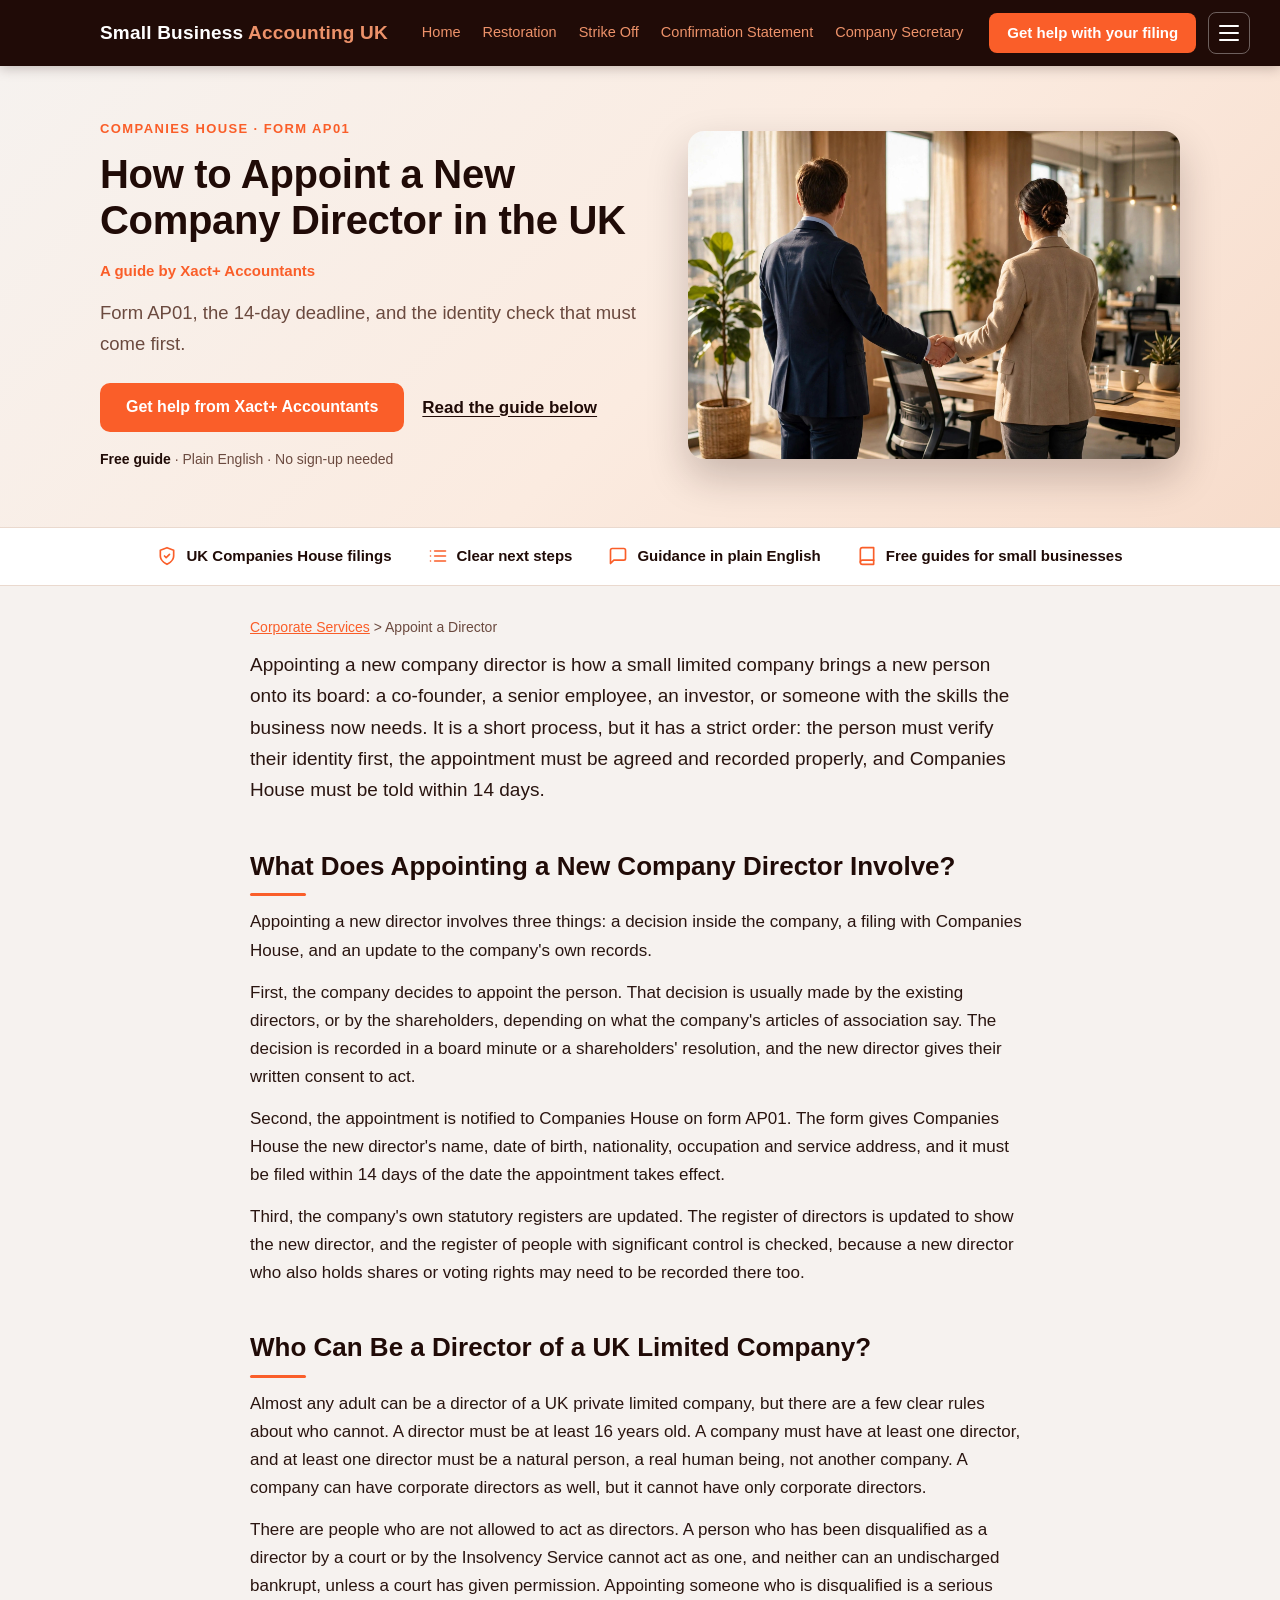
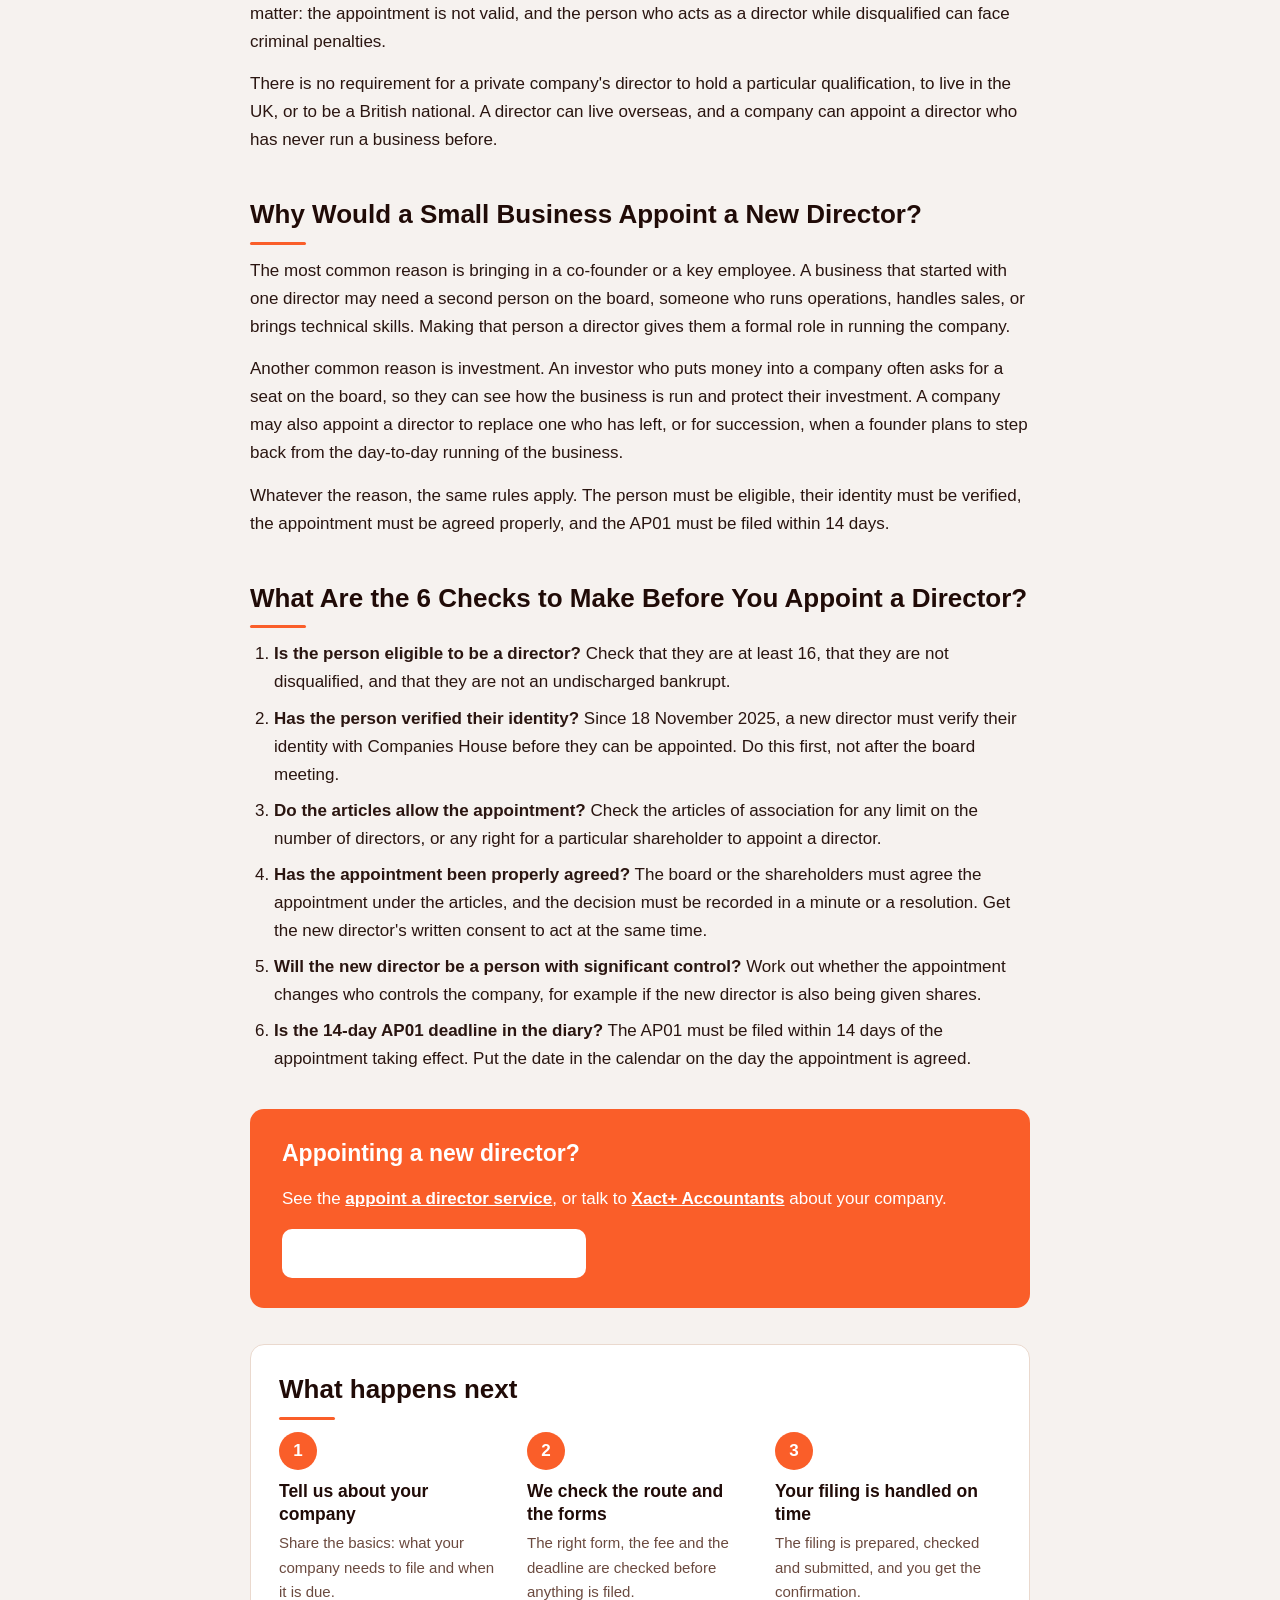
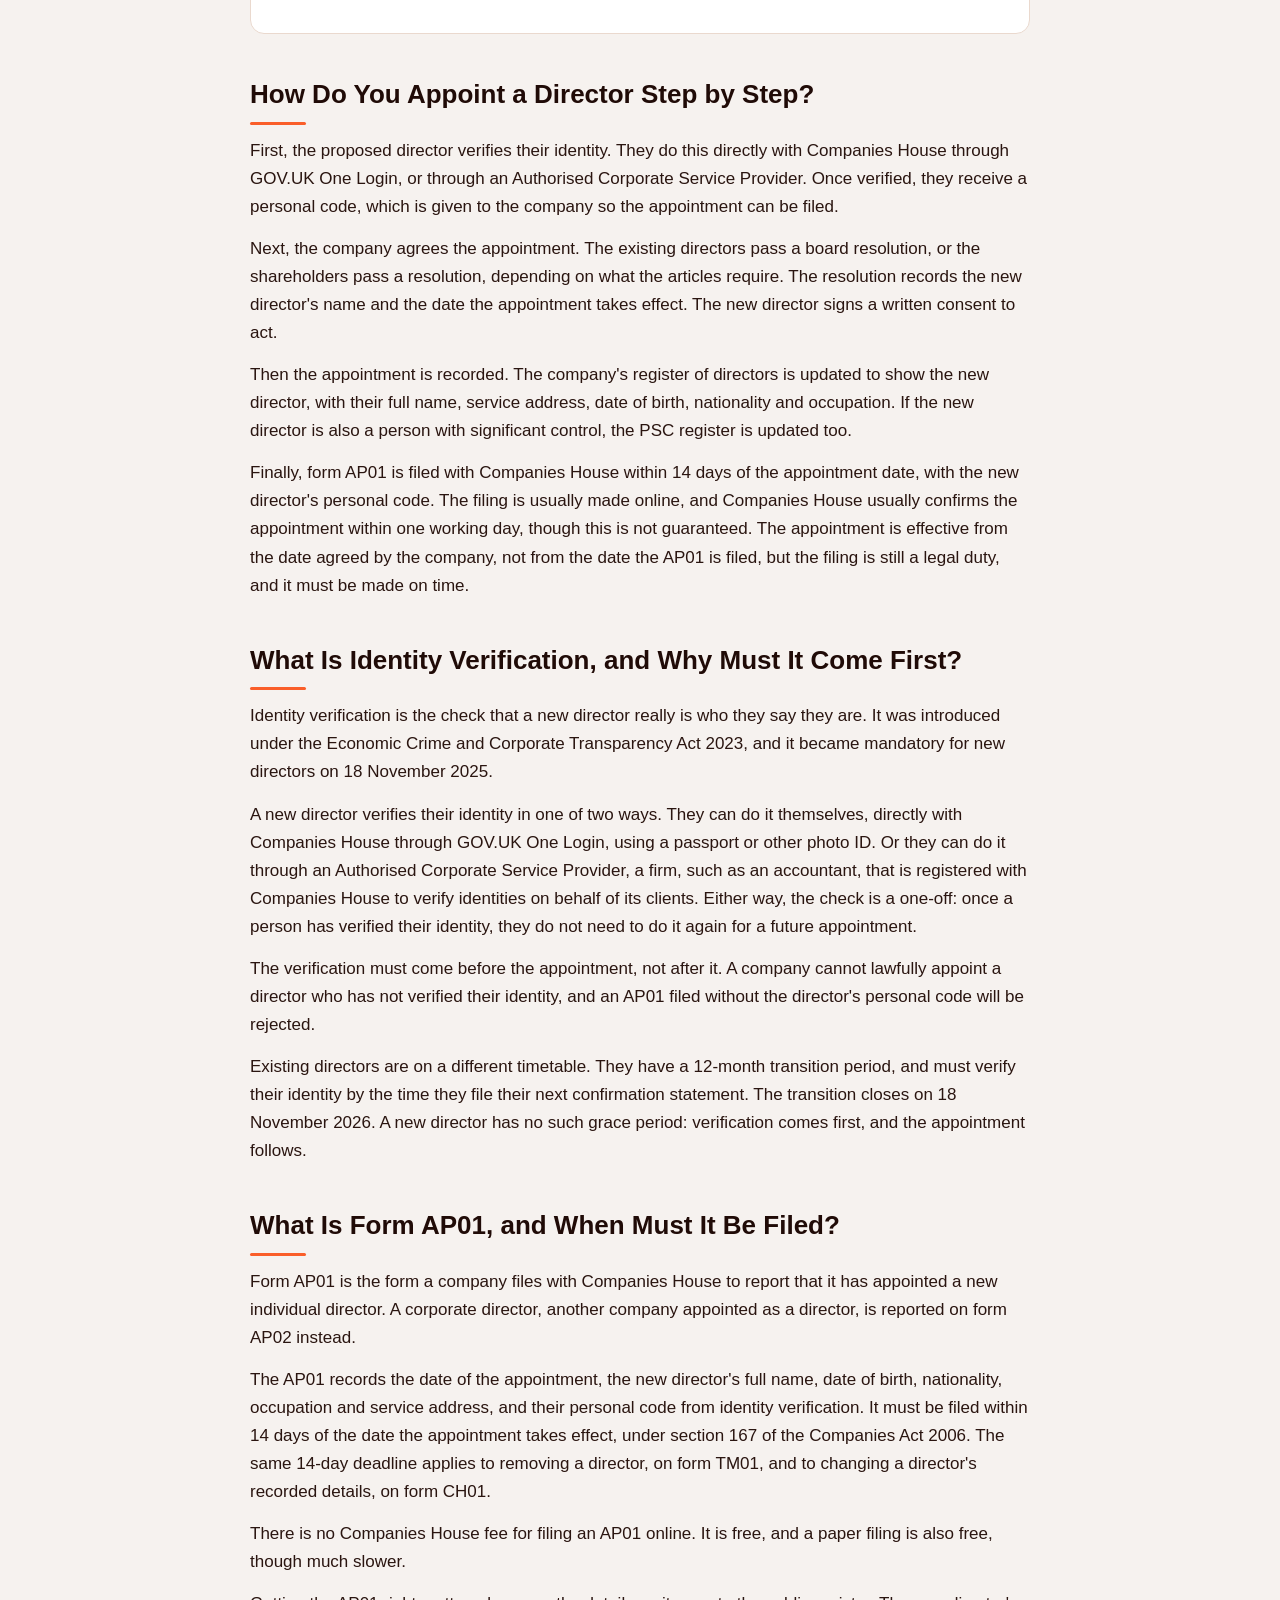
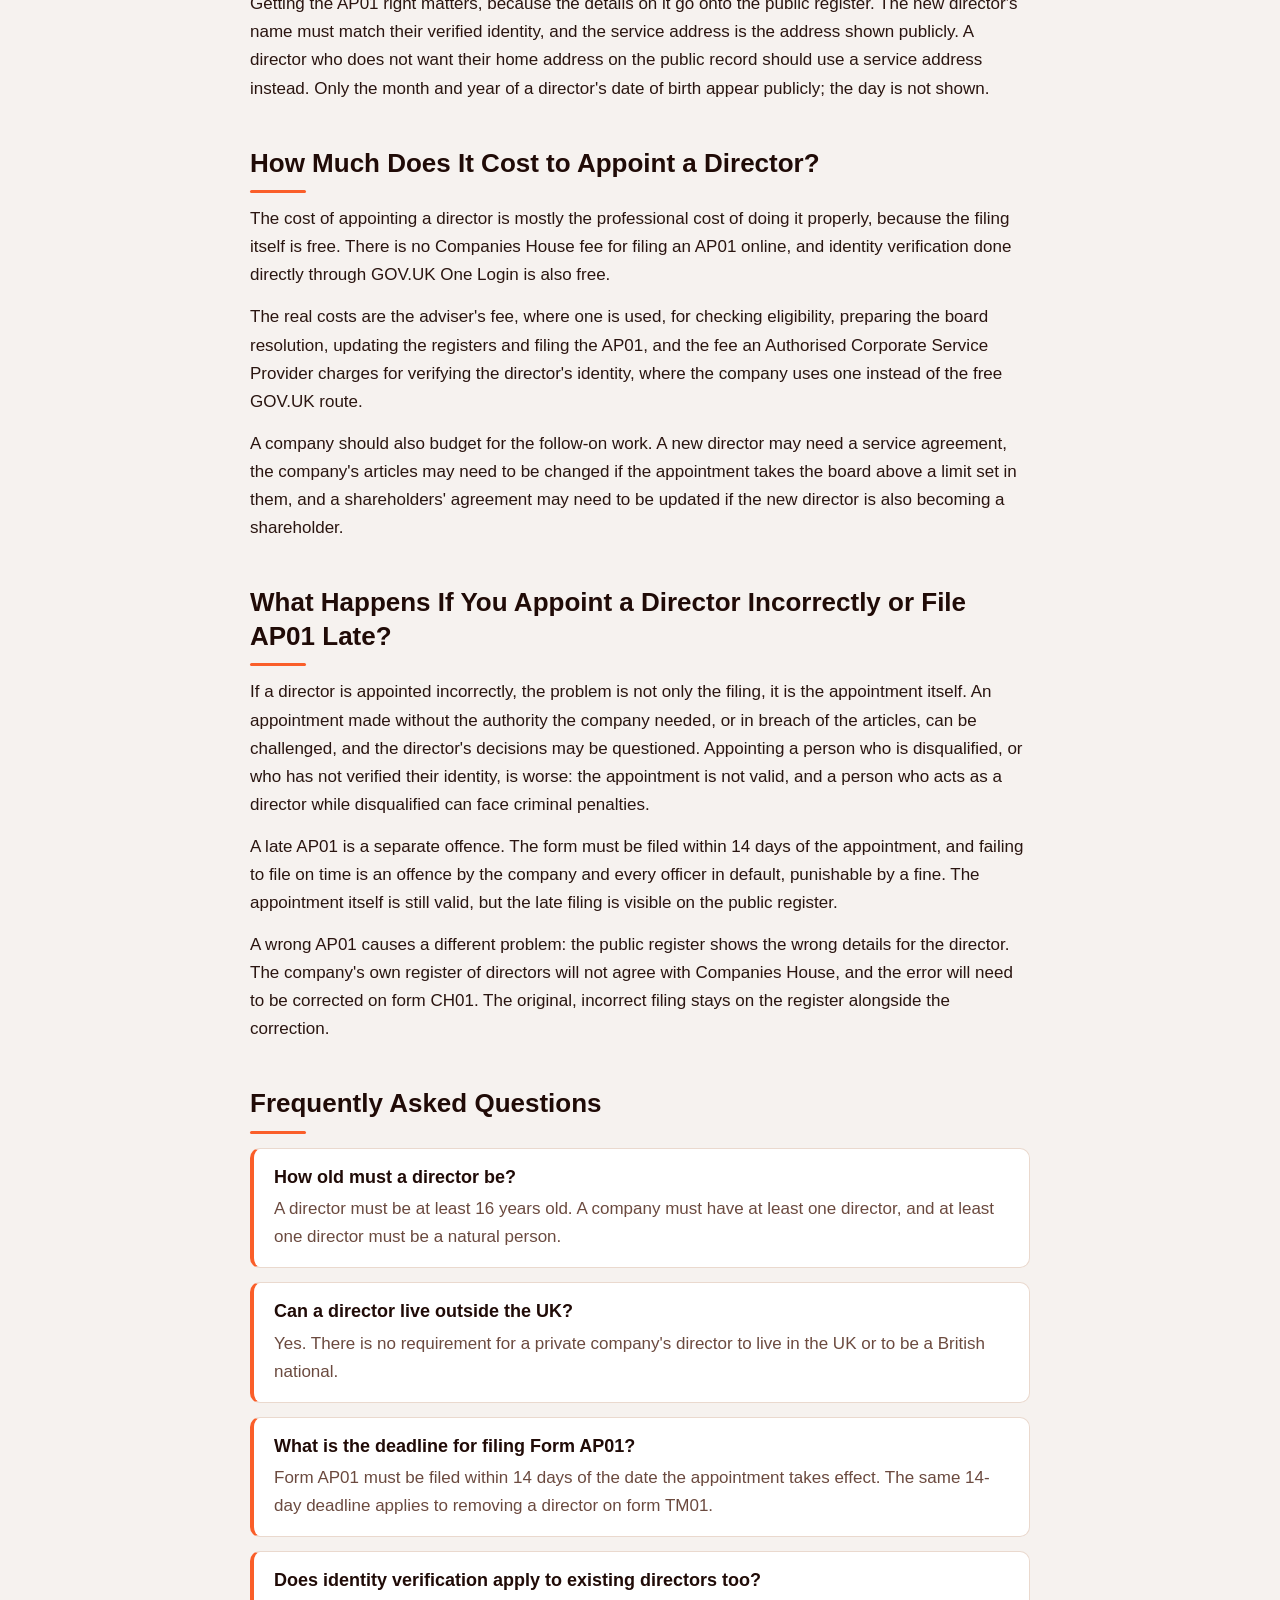
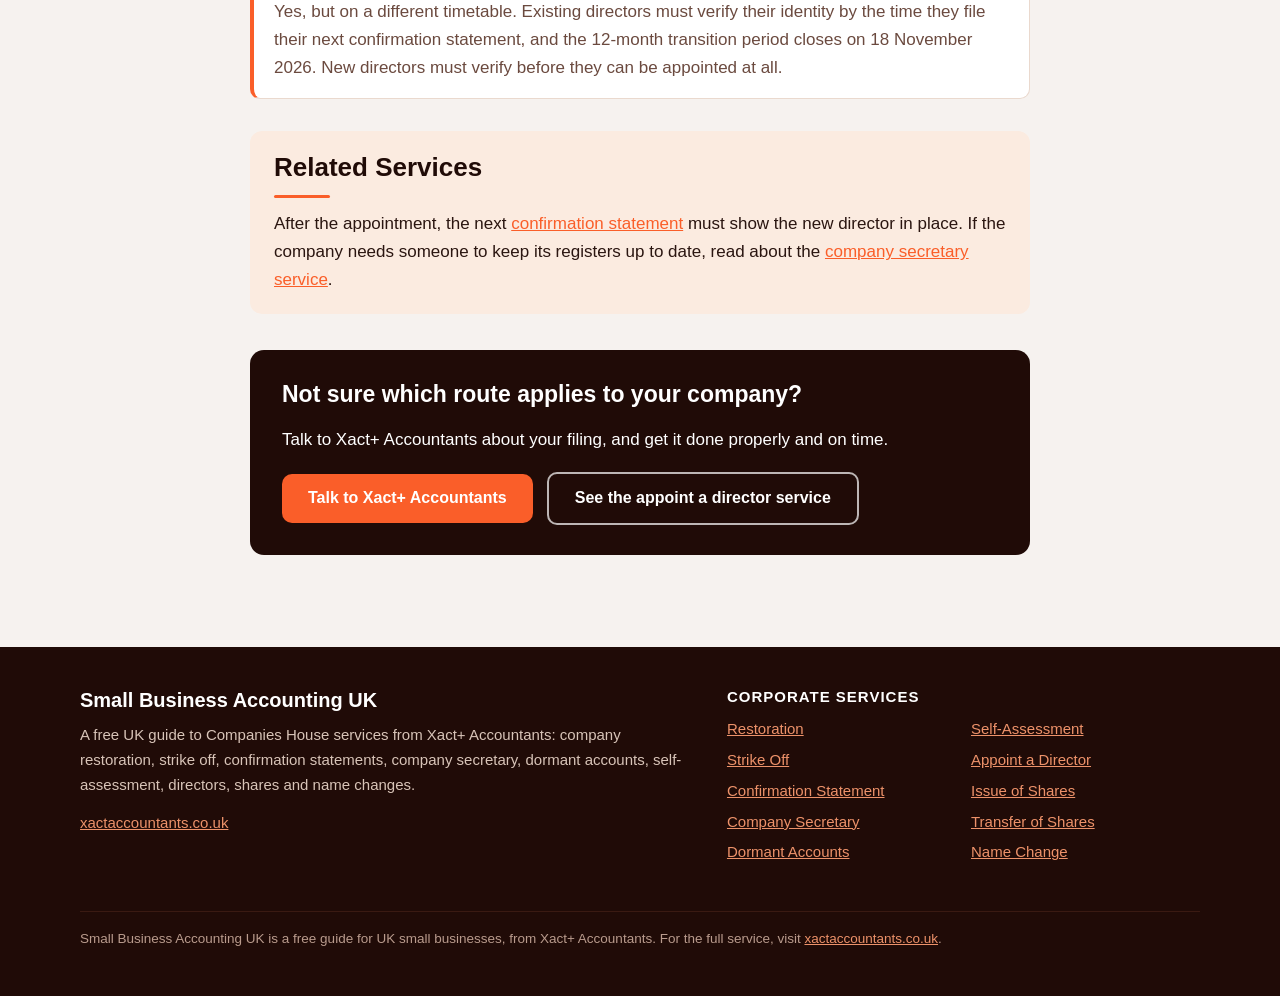
==== commit c2a3acc3: "Add files via upload" ====
--- a/appoint-a-director.html
+++ b/appoint-a-director.html
@@ -11,10 +11,20 @@
 <header class="topbar">
 <div class="topbar-inner">
 <a class="brand" href="index.html">Small Business <span>Accounting UK</span></a>
-<a class="btn btn-sm" href="https://xactaccountants.co.uk/appoint-a-director/">Get help with your filing</a>
-</div>
-<nav class="main"><div class="wrap">
-<a href="index.html">Corporate Services</a>
+<nav class="desktop-nav" aria-label="Main">
+<a href="index.html">Home</a>
+<a href="restoration.html">Restoration</a>
+<a href="strike-off.html">Strike Off</a>
+<a href="confirmation-statement.html">Confirmation Statement</a>
+<a href="company-secretary.html">Company Secretary</a>
+</nav>
+<div class="header-actions">
+<a class="btn btn-sm" href="https://xactaccountants.co.uk/">Get help with your filing</a>
+<button class="menu-toggle" type="button" aria-expanded="false" aria-controls="site-menu" aria-label="Menu"><span></span><span></span><span></span></button>
+</div>
+</div>
+<div class="mobile-menu" id="site-menu" hidden>
+<a href="index.html">Home</a>
 <a href="restoration.html">Restoration</a>
 <a href="strike-off.html">Strike Off</a>
 <a href="confirmation-statement.html">Confirmation Statement</a>
@@ -25,15 +35,16 @@
 <a href="issue-of-shares.html">Issue of Shares</a>
 <a href="transfer-of-shares.html">Transfer of Shares</a>
 <a href="company-name-change.html">Name Change</a>
-</div></nav>
+</div>
 </header>
 <section class="hero"><div class="hero-inner">
 <div class="hero-copy">
 <p class="eyebrow">Companies House · Form AP01</p>
 <h1>How to Appoint a New Company Director in the UK</h1>
+<p class="hero-byline">A guide by Xact+ Accountants</p>
 <p class="hero-sub">Form AP01, the 14-day deadline, and the identity check that must come first.</p>
 <div class="hero-cta">
-<a class="btn" href="https://xactaccountants.co.uk/appoint-a-director/">Get help with your filing</a>
+<a class="btn" href="https://xactaccountants.co.uk/appoint-a-director/">Get help from Xact+ Accountants</a>
 <a class="hero-link" href="#guide">Read the guide below</a>
 </div>
 <p class="trust-line"><strong>Free guide</strong> · Plain English · No sign-up needed</p>
@@ -83,8 +94,8 @@
 
 <aside class="cta cta-mid">
 <p class="cta-title">Appointing a new director?</p>
-<p>See the <a href="https://xactaccountants.co.uk/appoint-a-director/">appoint a director service</a>, or talk to <a href="https://xactaccountants.co.uk/">a UK corporate services firm</a> about your company.</p>
-<a class="btn btn-light" href="https://xactaccountants.co.uk/appoint-a-director/">Get help with your filing</a>
+<p>See the <a href="https://xactaccountants.co.uk/appoint-a-director/">appoint a director service</a>, or talk to <a href="https://xactaccountants.co.uk/">Xact+ Accountants</a> about your company.</p>
+<a class="btn btn-light" href="https://xactaccountants.co.uk/appoint-a-director/">Get help from Xact+ Accountants</a>
 </aside>
 
 <section class="steps">
@@ -152,9 +163,9 @@
 
 <aside class="cta cta-bottom">
 <p class="cta-title">Not sure which route applies to your company?</p>
-<p>Talk to a UK corporate services firm about your filing, and get it done properly and on time.</p>
+<p>Talk to Xact+ Accountants about your filing, and get it done properly and on time.</p>
 <div class="cta-actions">
-<a class="btn" href="https://xactaccountants.co.uk/">Talk to a UK corporate services firm</a>
+<a class="btn" href="https://xactaccountants.co.uk/">Talk to Xact+ Accountants</a>
 <a class="btn btn-outline-light" href="https://xactaccountants.co.uk/appoint-a-director/">See the appoint a director service</a>
 </div>
 </aside>
@@ -162,7 +173,7 @@
 <footer class="site"><div class="inner">
 <div>
 <h2>Small Business Accounting UK</h2>
-<p>A free UK guide to Companies House services: company restoration, strike off, confirmation statements, company secretary, dormant accounts, self-assessment, directors, shares and name changes.</p>
+<p>A free UK guide to Companies House services from Xact+ Accountants: company restoration, strike off, confirmation statements, company secretary, dormant accounts, self-assessment, directors, shares and name changes.</p>
 <p><a href="https://xactaccountants.co.uk/">xactaccountants.co.uk</a></p>
 </div>
 <div>
@@ -180,7 +191,11 @@
 <li><a href="company-name-change.html">Name Change</a></li>
 </ul>
 </div>
-<p class="foot-note">Small Business Accounting UK is a free guide for UK small businesses. For the full service, visit <a href="https://xactaccountants.co.uk/">xactaccountants.co.uk</a>.</p>
+<p class="foot-note">Small Business Accounting UK is a free guide for UK small businesses, from Xact+ Accountants. For the full service, visit <a href="https://xactaccountants.co.uk/">xactaccountants.co.uk</a>.</p>
 </div></footer>
+
+<script>
+(function(){var b=document.querySelector('.menu-toggle'),m=document.getElementById('site-menu');if(!b||!m)return;b.addEventListener('click',function(){var open=m.hidden;m.hidden=!open;b.setAttribute('aria-expanded',String(open));b.classList.toggle('open',open);});m.addEventListener('click',function(e){if(e.target.tagName==='A'){m.hidden=true;b.setAttribute('aria-expanded','false');b.classList.remove('open');}});document.addEventListener('keydown',function(e){if(e.key==='Escape'&&!m.hidden){m.hidden=true;b.setAttribute('aria-expanded','false');b.classList.remove('open');}});})();
+</script>
 </body>
 </html>
--- a/style.css
+++ b/style.css
@@ -17,15 +17,26 @@
 img { max-width: 100%; height: auto; }
 .wrap { max-width: 1120px; margin: 0 auto; padding: 0 20px; }
 
-/* Sticky header */
-.topbar { position: sticky; top: 0; z-index: 100; background: var(--dark); box-shadow: 0 2px 12px rgba(32, 11, 7, 0.25); }
-.topbar-inner { max-width: 1120px; margin: 0 auto; padding: 12px 20px; display: flex; align-items: center; justify-content: space-between; gap: 16px; }
-.brand { color: var(--white); font-weight: 800; font-size: 19px; text-decoration: none; letter-spacing: 0.2px; }
+/* Static header (not sticky: it scrolls away with the page) */
+.topbar { position: relative; background: var(--dark); box-shadow: 0 2px 12px rgba(32, 11, 7, 0.25); }
+.topbar-inner { max-width: 1120px; margin: 0 auto; padding: 12px 20px; display: flex; align-items: center; justify-content: flex-start; gap: 16px; }
+.brand { color: var(--white); font-weight: 800; font-size: 19px; text-decoration: none; letter-spacing: 0.2px; flex: none; }
 .brand span { color: var(--accent); }
-nav.main { background: #2E130C; border-top: 1px solid #3A1A12; }
-nav.main .wrap { display: flex; gap: 4px; overflow-x: auto; white-space: nowrap; padding-top: 8px; padding-bottom: 8px; scrollbar-width: none; }
-nav.main a { color: var(--accent); text-decoration: none; font-size: 14.5px; padding: 6px 10px; border-radius: 6px; }
-nav.main a:hover, nav.main a.active { color: var(--white); background: rgba(250, 94, 41, 0.25); text-decoration: none; }
+/* Uber-style menu: main links inline on desktop, hamburger opens the full menu */
+.desktop-nav { display: flex; gap: 2px; align-items: center; margin-left: 8px; }
+.desktop-nav a { color: var(--accent); text-decoration: none; font-size: 14.5px; padding: 8px 10px; border-radius: 6px; white-space: nowrap; }
+.desktop-nav a:hover, .desktop-nav a.active { color: var(--white); background: rgba(250, 94, 41, 0.25); text-decoration: none; }
+.header-actions { display: flex; align-items: center; gap: 12px; margin-left: auto; flex: none; }
+.menu-toggle { display: inline-flex; flex-direction: column; justify-content: center; gap: 5px; width: 42px; height: 42px; padding: 10px; background: transparent; border: 1px solid rgba(255, 255, 255, 0.35); border-radius: 8px; cursor: pointer; }
+.menu-toggle span { display: block; height: 2px; width: 100%; background: var(--white); border-radius: 2px; transition: transform 0.2s ease, opacity 0.2s ease; }
+.menu-toggle:hover { border-color: var(--white); }
+.menu-toggle.open span:nth-child(1) { transform: translateY(7px) rotate(45deg); }
+.menu-toggle.open span:nth-child(2) { opacity: 0; }
+.menu-toggle.open span:nth-child(3) { transform: translateY(-7px) rotate(-45deg); }
+.mobile-menu { position: absolute; top: 100%; right: 20px; background: var(--white); border: 1px solid var(--line); border-radius: 12px; box-shadow: 0 18px 40px rgba(32, 11, 7, 0.25); padding: 8px; min-width: 260px; z-index: 50; }
+.mobile-menu a { display: block; color: var(--dark); text-decoration: none; font-weight: 600; font-size: 15.5px; padding: 10px 12px; border-radius: 8px; }
+.mobile-menu a:hover { background: var(--peach-light); color: var(--orange); }
+.mobile-menu a.active { color: var(--orange); background: var(--peach-light); }
 
 /* Buttons */
 .btn { display: inline-block; background: var(--orange); color: var(--white); font-weight: 700; font-size: 16px; padding: 14px 26px; border-radius: 10px; text-decoration: none; border: none; cursor: pointer; line-height: 1.3; }
@@ -43,6 +54,7 @@
 .hero-inner { max-width: 1120px; margin: 0 auto; padding: 52px 20px 56px; display: grid; grid-template-columns: 1.05fr 0.95fr; gap: 44px; align-items: center; }
 .eyebrow { color: var(--orange); font-weight: 800; font-size: 13px; letter-spacing: 1.4px; text-transform: uppercase; margin: 0 0 12px; }
 .hero h1 { font-size: 40px; line-height: 1.15; color: var(--dark); margin: 0 0 16px; letter-spacing: -0.3px; }
+.hero-byline { color: var(--orange); font-weight: 700; font-size: 15px; margin: 0 0 14px; }
 .hero-sub { font-size: 18.5px; color: var(--muted); margin: 0 0 24px; max-width: 560px; }
 .hero-cta { display: flex; align-items: center; gap: 18px; flex-wrap: wrap; }
 .hero-link { font-weight: 700; color: var(--dark); text-decoration: underline; text-underline-offset: 3px; }
@@ -135,6 +147,9 @@
 footer.site .foot-note { grid-column: 1 / -1; border-top: 1px solid #3A1A12; padding-top: 16px; margin-top: 8px; font-size: 13.5px; color: #B99B8D; }
 
 /* Responsive */
+@media (max-width: 900px) {
+  .desktop-nav { display: none; }
+}
 @media (max-width: 860px) {
   .hero-inner { grid-template-columns: 1fr; gap: 28px; padding: 40px 20px 44px; }
   .hero h1 { font-size: 31px; }
@@ -146,6 +161,7 @@
   body { font-size: 16px; }
   .topbar-inner { flex-wrap: wrap; }
   .brand { font-size: 17px; }
+  .mobile-menu { right: 12px; left: 12px; min-width: 0; }
   .hero h1 { font-size: 27px; }
   .hero-sub { font-size: 17px; }
   h2 { font-size: 23px; }
